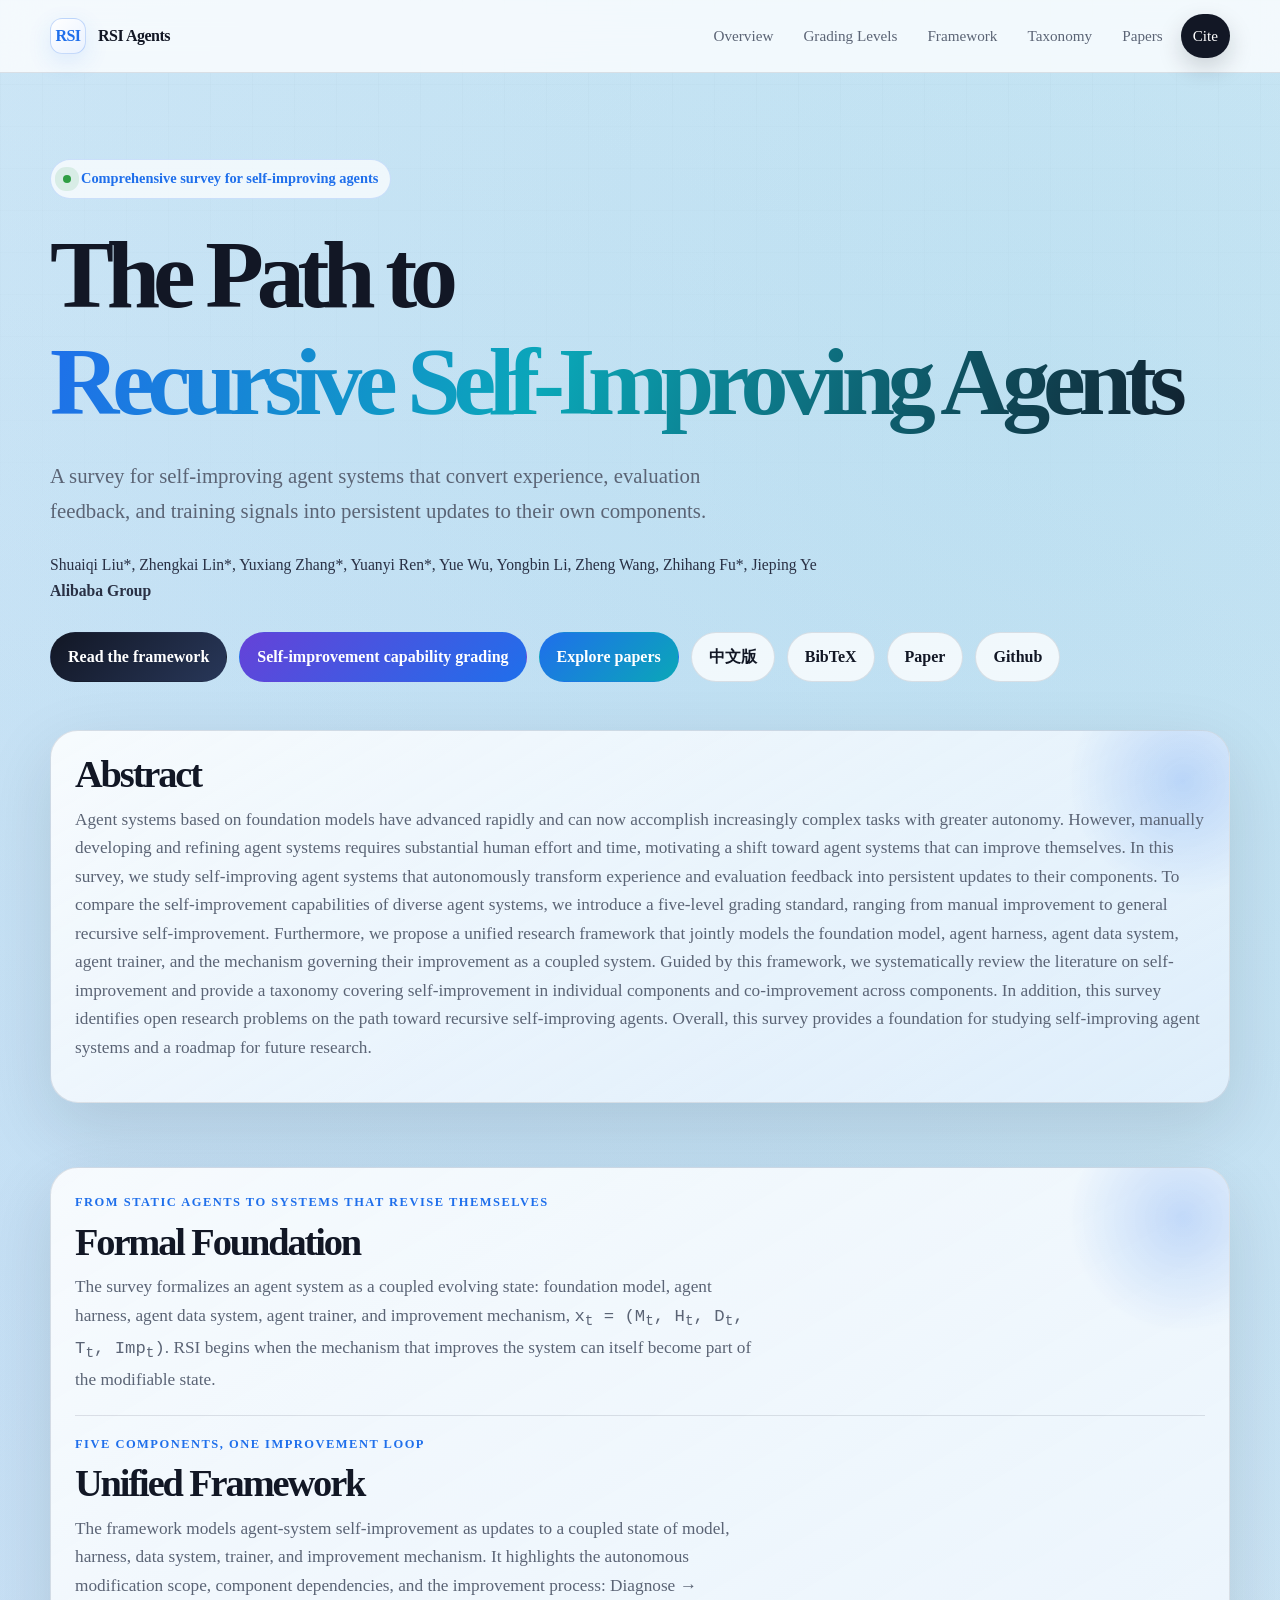
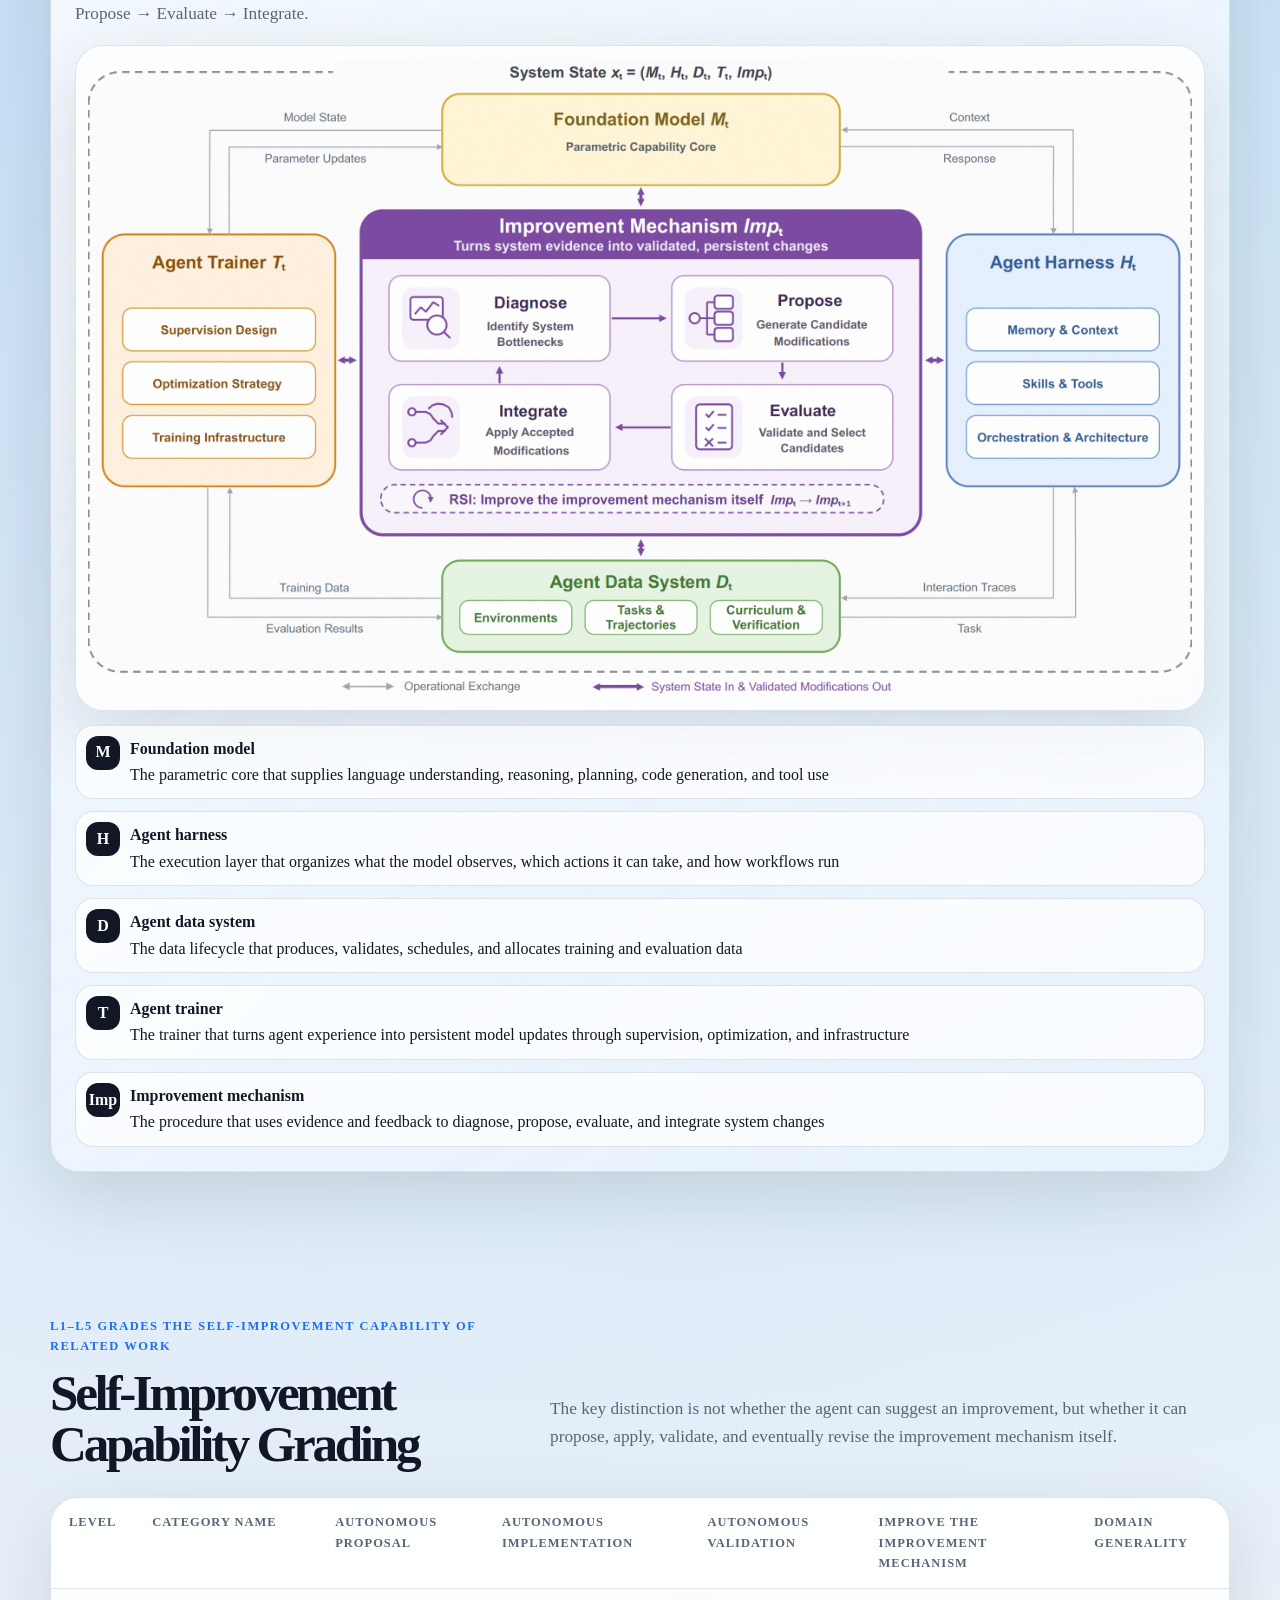
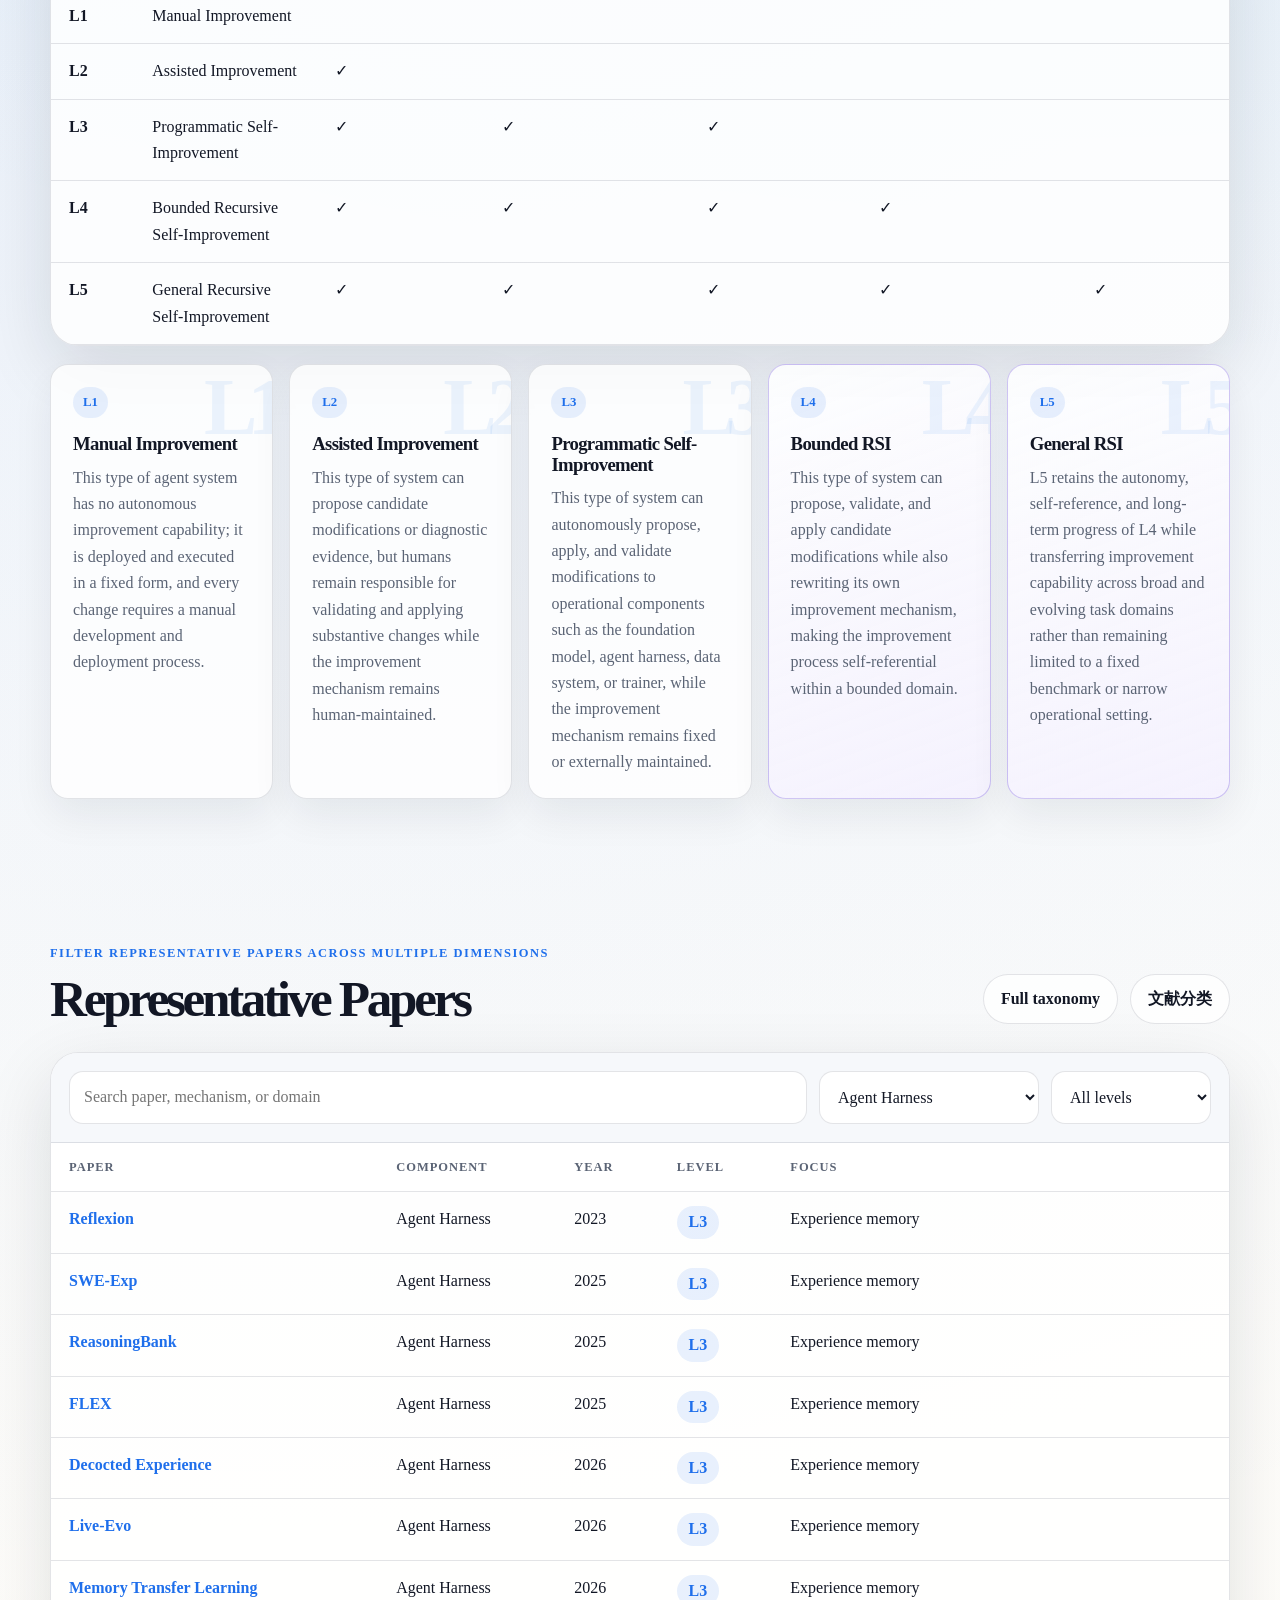
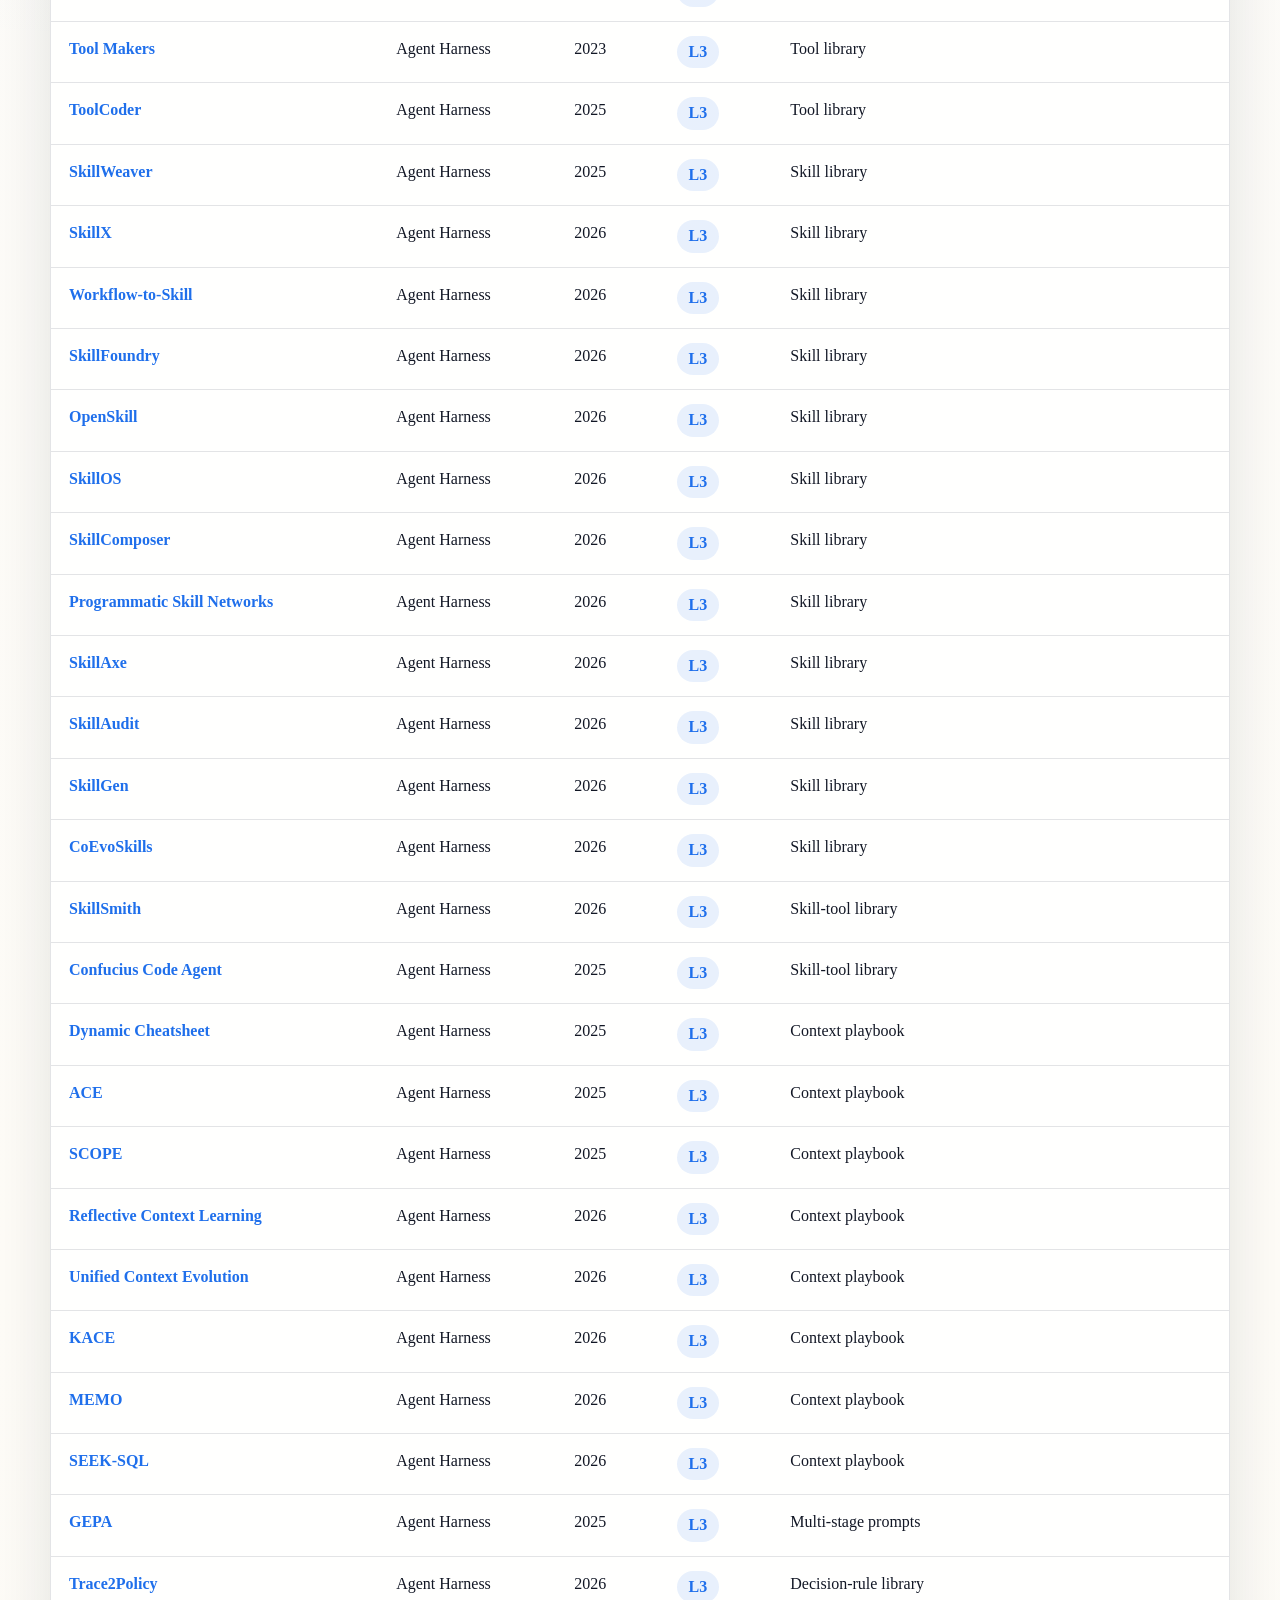
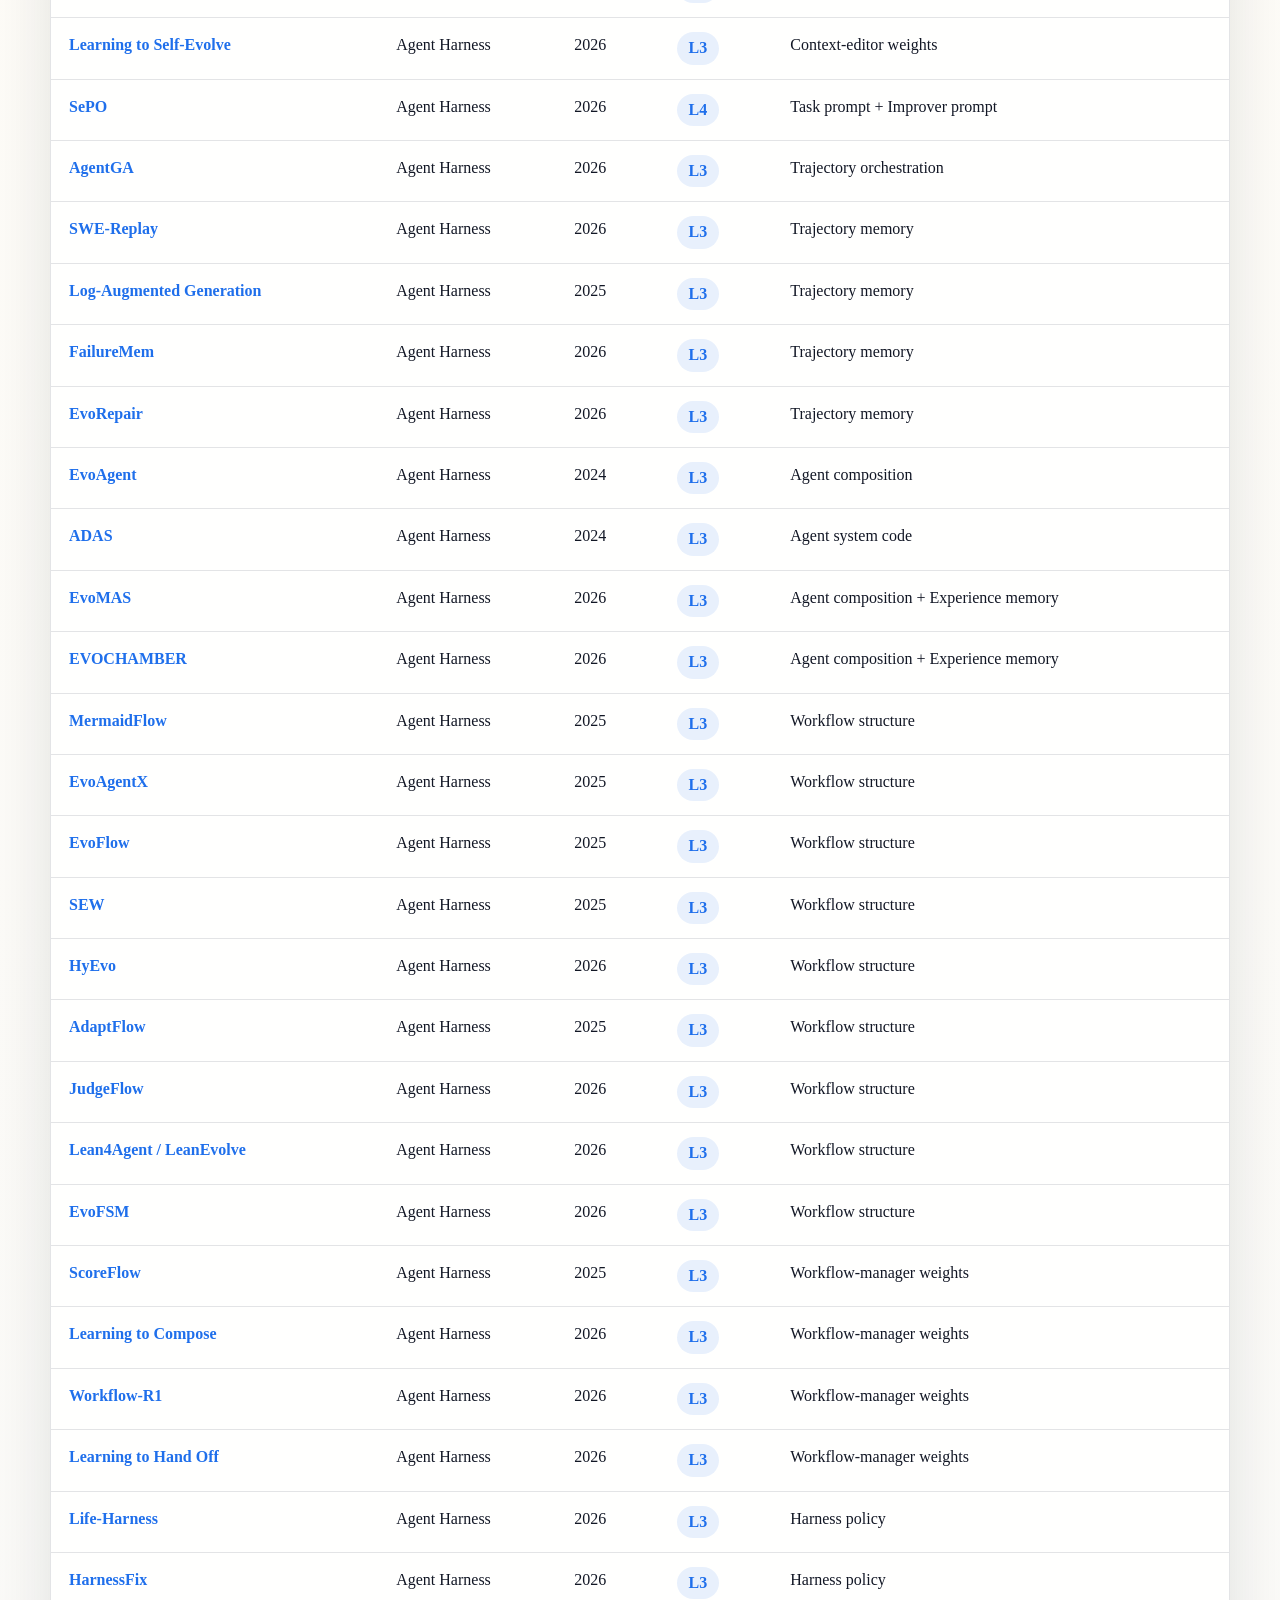
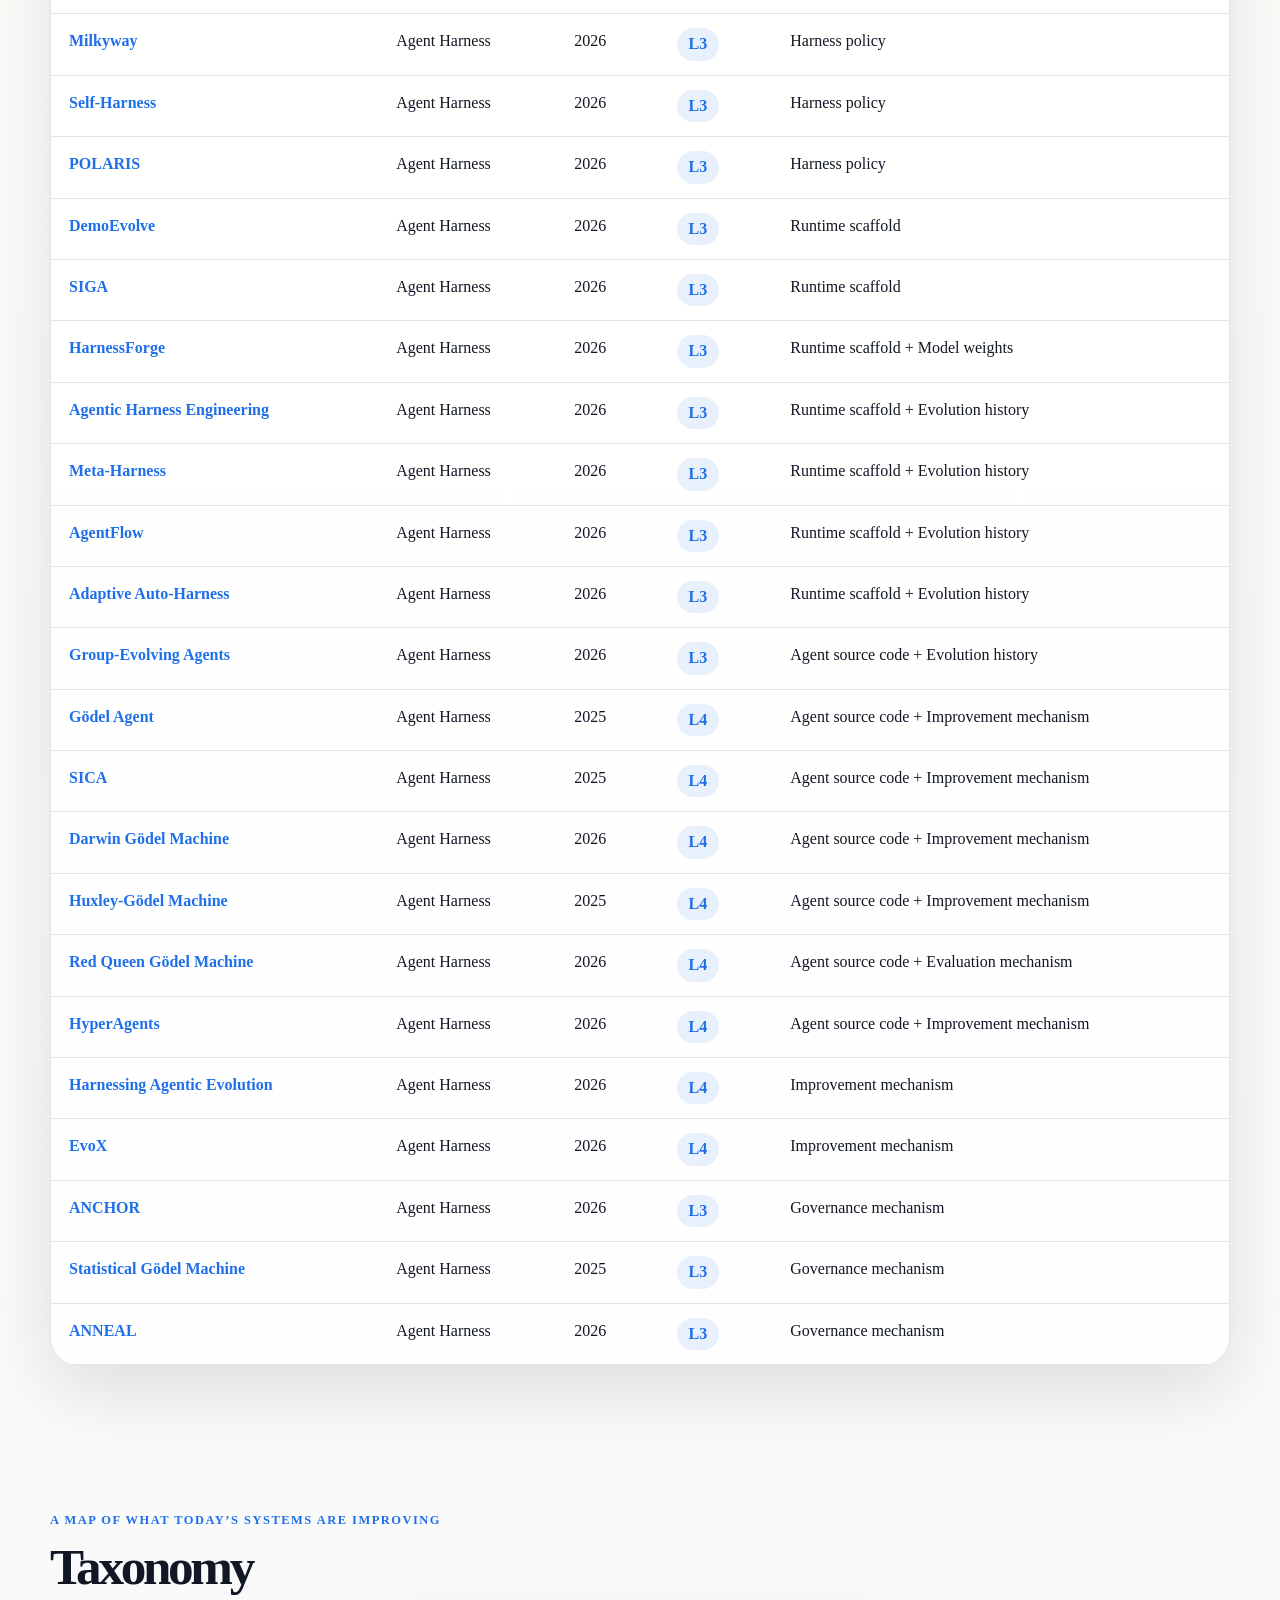
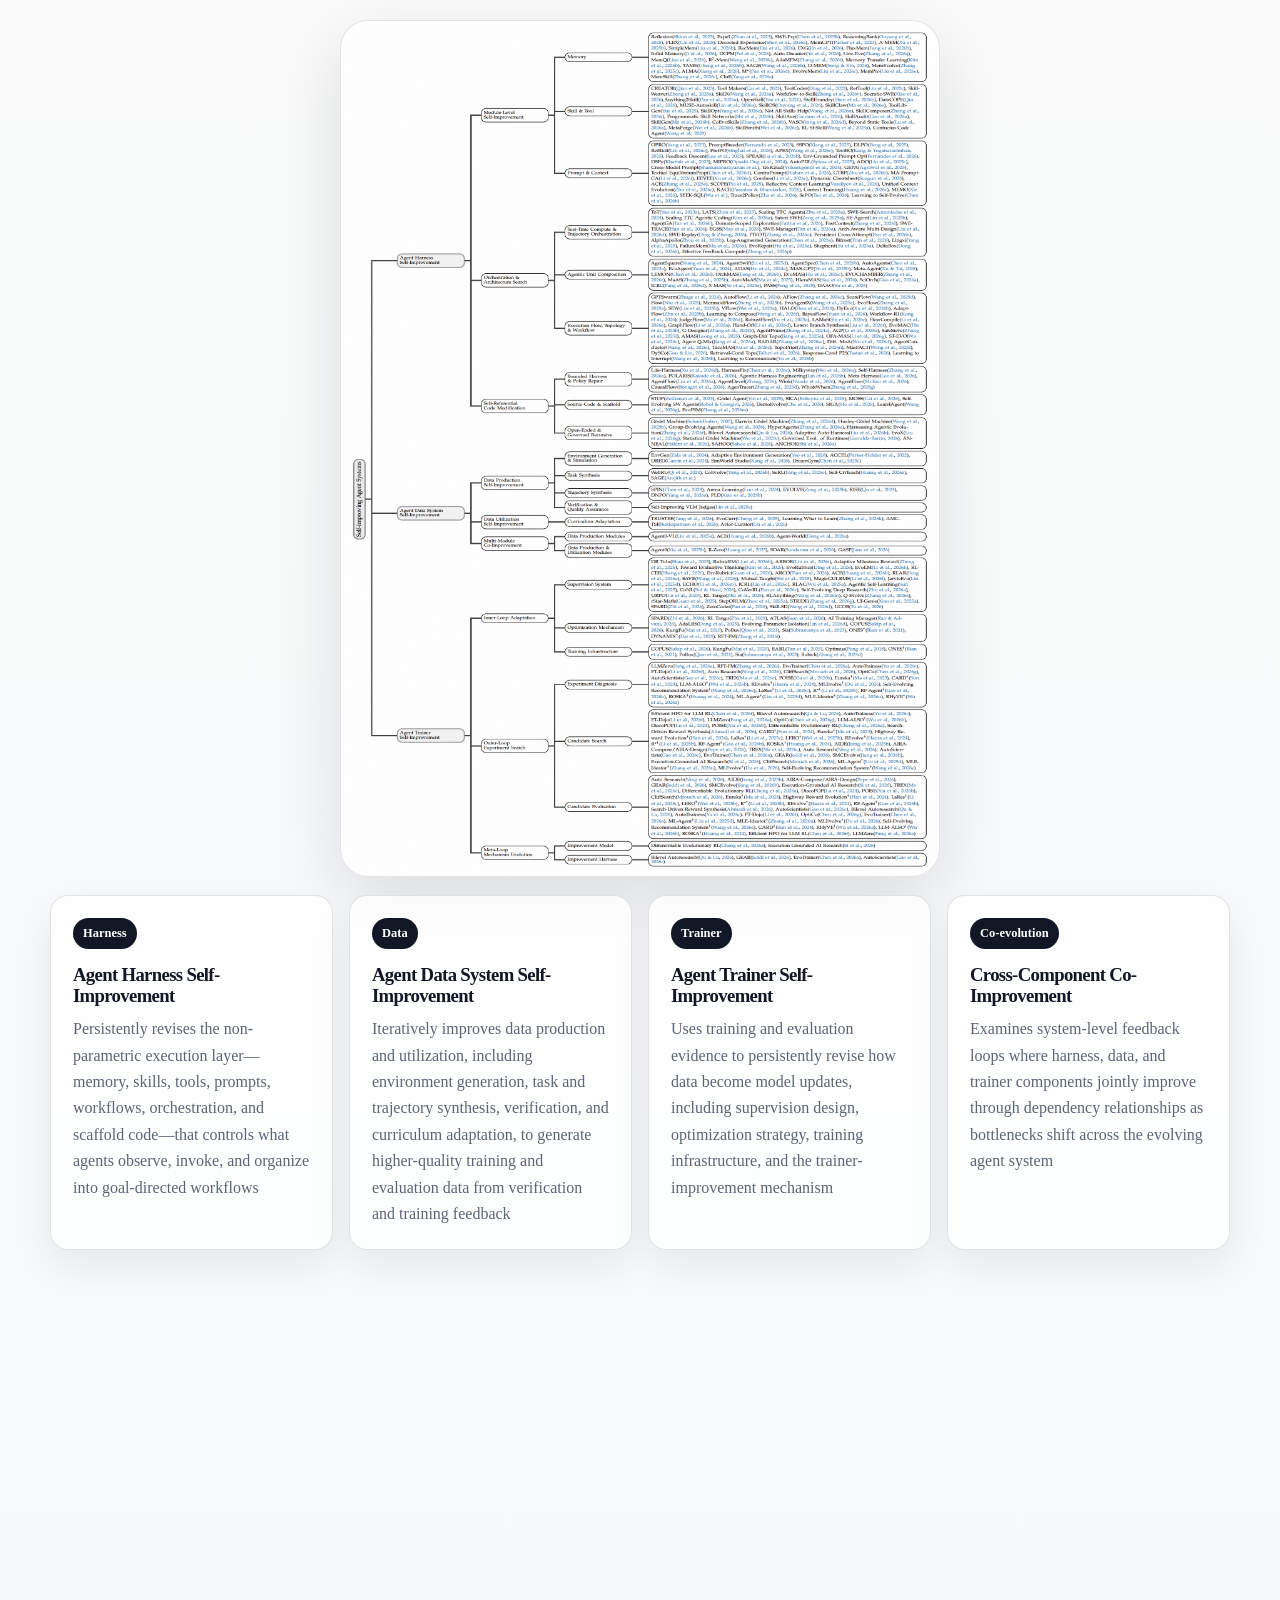
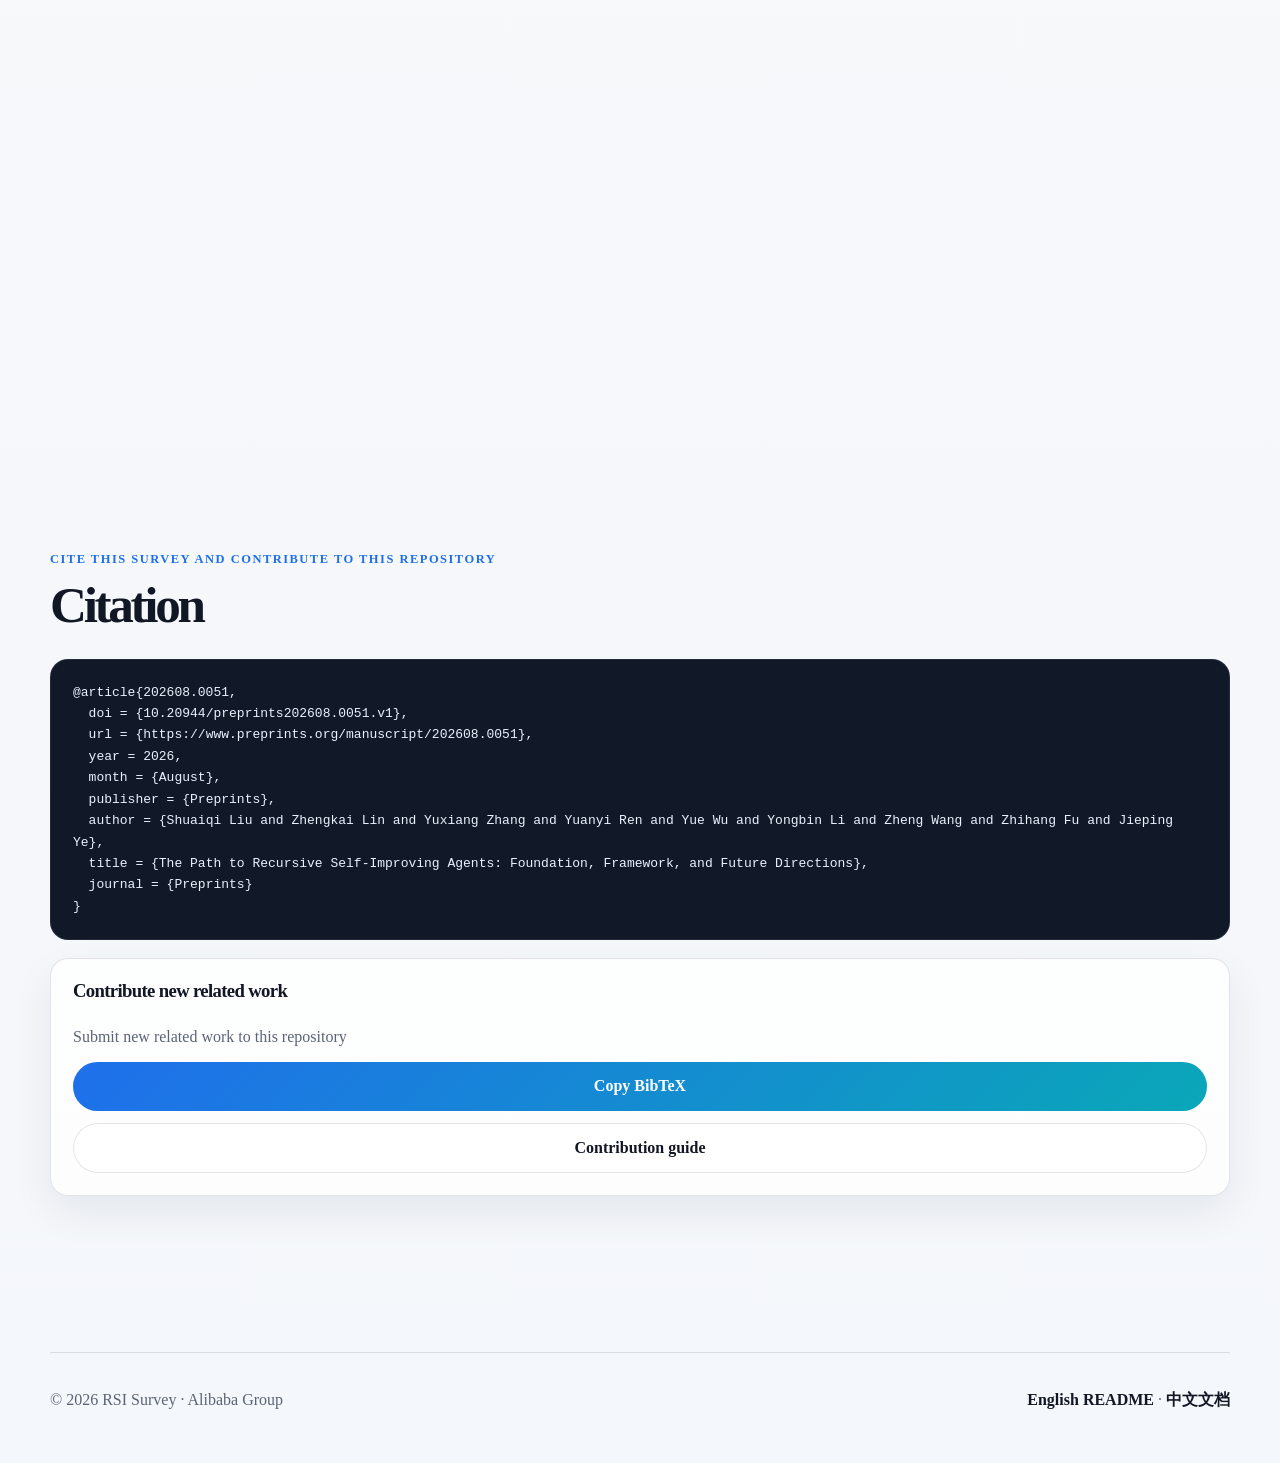
==== index.html @ 2b0a0ff4 "add readme and pages" ====
<!doctype html>
<html lang="en">
  <head>
    <meta charset="utf-8">
    <meta name="viewport" content="width=device-width, initial-scale=1">
    <meta name="description" content="Project page for The Path to Recursive Self-Improving Agents: a living survey and structured literature map for self-improving agent systems.">
    <title>The Path to Recursive Self-Improving Agents</title>
    <link rel="stylesheet" href="assets/css/site.css?v=20260731-5">
  </head>
  <body>
    <div class="page-shell">
      <header class="topbar">
        <nav class="nav" aria-label="Main navigation">
          <a class="brand" href="#top" aria-label="RSI Survey home">
            <span class="brand-mark">RSI</span>
            <span>RSI Agents</span>
          </a>
          <div class="nav-links">
            <a href="#overview">Overview</a>
            <a href="#levels">Grading Levels</a>
            <a href="#framework">Framework</a>
            <a href="#taxonomy">Taxonomy</a>
            <a href="#browser">Papers</a>
            <a href="#citation" class="nav-cta">Cite</a>
          </div>
        </nav>
      </header>

      <section class="hero" id="top">
        <div class="hero-copy reveal in-view">
          <span class="eyebrow"><span class="pulse"></span> Comprehensive survey for self-improving agents</span>
          <h1>The Path to <span>Recursive Self-Improving Agents</span></h1>
          <p class="subtitle">
            A survey for self-improving agent systems that convert experience,
            evaluation feedback, and training signals into persistent updates to their own components.
          </p>
          <p class="authors">
            Shuaiqi Liu*, Zhengkai Lin*, Yuxiang Zhang*, Yuanyi Ren*, Yue Wu, Yongbin Li,
            Zheng Wang, Zhihang Fu*, Jieping Ye<br>
            <strong>Alibaba Group</strong>
          </p>
          <div class="hero-actions">
            <a class="btn primary" href="#overview">Read the framework</a>
            <a class="btn accent" href="#levels">Self-improvement capability grading</a>
            <a class="btn blue" href="#browser">Explore papers</a>
            <a class="btn" href="index.zh-CN.html">中文版</a>
            <a class="btn" href="#citation">BibTeX</a>
            <a class="btn" href="https://www.preprints.org/manuscript/202608.0051">Paper</a>
            <a class="btn" href="https://github.com/D2I-ai/awesome-recursive-self-improving-agents">Github</a>
          </div>
        </div>

        <div class="hero-stack">
          <aside class="hero-card abstract-hero reveal in-view" aria-label="Survey abstract">
            <div class="framework-hero-section" id="abstract">
              <h2>Abstract</h2>
              <p class="section-lede">Agent systems based on foundation models have advanced rapidly and can now accomplish increasingly complex tasks with greater autonomy. However, manually developing and refining agent systems requires substantial human effort and time, motivating a shift toward agent systems that can improve themselves. In this survey, we study self-improving agent systems that autonomously transform experience and evaluation feedback into persistent updates to their components. To compare the self-improvement capabilities of diverse agent systems, we introduce a five-level grading standard, ranging from manual improvement to general recursive self-improvement. Furthermore, we propose a unified research framework that jointly models the foundation model, agent harness, agent data system, agent trainer, and the mechanism governing their improvement as a coupled system. Guided by this framework, we systematically review the literature on self-improvement and provide a taxonomy covering self-improvement in individual components and co-improvement across components. In addition, this survey identifies open research problems on the path toward recursive self-improving agents. Overall, this survey provides a foundation for studying self-improving agent systems and a roadmap for future research.</p>
            </div>
          </aside>

          <aside class="hero-card framework-hero reveal in-view" aria-label="Unified recursive self-improving agent framework">
            <div class="framework-hero-section" id="overview">
              <p class="kicker">From static agents to systems that revise themselves</p>
              <h2>Formal Foundation</h2>
              <p class="section-lede">
                The survey formalizes an agent system as a coupled evolving state: foundation model, agent harness,
                agent data system, agent trainer, and improvement mechanism, <code>x<sub>t</sub> = (M<sub>t</sub>, H<sub>t</sub>, D<sub>t</sub>, T<sub>t</sub>, Imp<sub>t</sub>)</code>.
                RSI begins when the mechanism that improves the system can itself become part of the modifiable state.
              </p>
            </div>
            <div class="framework-hero-section" id="framework">
              <p class="kicker">Five components, one improvement loop</p>
              <h2>Unified Framework</h2>
              <p class="section-lede">
                The framework models agent-system self-improvement as updates to a coupled state of model, harness, data system, trainer, and improvement mechanism.
                It highlights the autonomous modification scope, component dependencies, and the improvement process: Diagnose → Propose → Evaluate → Integrate.
              </p>
              <figure class="image-frame hero-framework-image">
                <img src="assets/images/research_framework.png" alt="Unified recursive self-improving agent framework">
              </figure>
              <div class="process-list hero-process-list">
                <div class="process-item"><b>M</b><div><strong>Foundation model</strong><br>The parametric core that supplies language understanding, reasoning, planning, code generation, and tool use</div></div>
                <div class="process-item"><b>H</b><div><strong>Agent harness</strong><br>The execution layer that organizes what the model observes, which actions it can take, and how workflows run</div></div>
                <div class="process-item"><b>D</b><div><strong>Agent data system</strong><br>The data lifecycle that produces, validates, schedules, and allocates training and evaluation data</div></div>
                <div class="process-item"><b>T</b><div><strong>Agent trainer</strong><br>The trainer that turns agent experience into persistent model updates through supervision, optimization, and infrastructure</div></div>
                <div class="process-item"><b>Imp</b><div><strong>Improvement mechanism</strong><br>The procedure that uses evidence and feedback to diagnose, propose, evaluate, and integrate system changes</div></div>
              </div>
            </div>
          </aside>
        </div>
      </section>

      <main>
        <section class="section reveal" id="levels">
          <div class="section-head">
            <div>
              <p class="kicker">L1–L5 grades the self-improvement capability of related work</p>
              <h2>Self-Improvement Capability Grading</h2>
            </div>
            <p class="section-lede">
              The key distinction is not whether the agent can suggest an improvement, but whether it can propose,
              apply, validate, and eventually revise the improvement mechanism itself.
            </p>
          </div>

          <div class="browser" style="margin-bottom: 18px;">
            <table class="paper-table">
              <thead>
                <tr>
                  <th>Level</th>
                  <th>Category Name</th>
                  <th>Autonomous Proposal</th>
                  <th>Autonomous Implementation</th>
                  <th>Autonomous Validation</th>
                  <th>Improve the Improvement Mechanism</th>
                  <th>Domain Generality</th>
                </tr>
              </thead>
              <tbody>
                <tr>
                  <td data-label="Level"><strong>L1</strong></td>
                  <td data-label="Category Name">Manual Improvement</td>
                  <td data-label="Autonomous Proposal"></td>
                  <td data-label="Autonomous Implementation"></td>
                  <td data-label="Autonomous Validation"></td>
                  <td data-label="Improve the Improvement Mechanism"></td>
                  <td data-label="Domain Generality"></td>
                </tr>
                <tr>
                  <td data-label="Level"><strong>L2</strong></td>
                  <td data-label="Category Name">Assisted Improvement</td>
                  <td data-label="Autonomous Proposal">✓</td>
                  <td data-label="Autonomous Implementation"></td>
                  <td data-label="Autonomous Validation"></td>
                  <td data-label="Improve the Improvement Mechanism"></td>
                  <td data-label="Domain Generality"></td>
                </tr>
                <tr>
                  <td data-label="Level"><strong>L3</strong></td>
                  <td data-label="Category Name">Programmatic Self-Improvement</td>
                  <td data-label="Autonomous Proposal">✓</td>
                  <td data-label="Autonomous Implementation">✓</td>
                  <td data-label="Autonomous Validation">✓</td>
                  <td data-label="Improve the Improvement Mechanism"></td>
                  <td data-label="Domain Generality"></td>
                </tr>
                <tr>
                  <td data-label="Level"><strong>L4</strong></td>
                  <td data-label="Category Name">Bounded Recursive Self-Improvement</td>
                  <td data-label="Autonomous Proposal">✓</td>
                  <td data-label="Autonomous Implementation">✓</td>
                  <td data-label="Autonomous Validation">✓</td>
                  <td data-label="Improve the Improvement Mechanism">✓</td>
                  <td data-label="Domain Generality"></td>
                </tr>
                <tr>
                  <td data-label="Level"><strong>L5</strong></td>
                  <td data-label="Category Name">General Recursive Self-Improvement</td>
                  <td data-label="Autonomous Proposal">✓</td>
                  <td data-label="Autonomous Implementation">✓</td>
                  <td data-label="Autonomous Validation">✓</td>
                  <td data-label="Improve the Improvement Mechanism">✓</td>
                  <td data-label="Domain Generality">✓</td>
                </tr>
              </tbody>
            </table>
          </div>

          <div class="grid-5">
            <article class="card level-card" data-level="L1">
              <span class="badge">L1</span>
              <h3>Manual Improvement</h3>
              <p>This type of agent system has no autonomous improvement capability; it is deployed and executed in a fixed form, and every change requires a manual development and deployment process.</p>
            </article>
            <article class="card level-card" data-level="L2">
              <span class="badge">L2</span>
              <h3>Assisted Improvement</h3>
              <p>This type of system can propose candidate modifications or diagnostic evidence, but humans remain responsible for validating and applying substantive changes while the improvement mechanism remains human-maintained.</p>
            </article>
            <article class="card level-card" data-level="L3">
              <span class="badge">L3</span>
              <h3>Programmatic Self-Improvement</h3>
              <p>This type of system can autonomously propose, apply, and validate modifications to operational components such as the foundation model, agent harness, data system, or trainer, while the improvement mechanism remains fixed or externally maintained.</p>
            </article>
            <article class="card level-card boundary" data-level="L4">
              <span class="badge">L4</span>
              <h3>Bounded RSI</h3>
              <p>This type of system can propose, validate, and apply candidate modifications while also rewriting its own improvement mechanism, making the improvement process self-referential within a bounded domain.</p>
            </article>
            <article class="card level-card boundary" data-level="L5">
              <span class="badge">L5</span>
              <h3>General RSI</h3>
              <p>L5 retains the autonomy, self-reference, and long-term progress of L4 while transferring improvement capability across broad and evolving task domains rather than remaining limited to a fixed benchmark or narrow operational setting.</p>
            </article>
          </div>
        </section>

        <section class="section reveal" id="browser">
          <div class="section-head">
            <div>
              <p class="kicker">Filter representative papers across multiple dimensions</p>
              <h2>Representative Papers</h2>
            </div>
            <div class="section-actions">
              <a class="btn" href="README.md#taxonomy">Full taxonomy</a>
              <a class="btn" href="README.zh-CN.md#相关工作分类体系">文献分类</a>
            </div>
          </div>

          <div class="browser">
            <div class="browser-controls">
              <input id="paper-search" type="search" placeholder="Search paper, mechanism, or domain" aria-label="Search papers">
              <select id="component-filter" aria-label="Filter by component">
                <option value="all">All components</option>
                <option value="harness" selected>Agent Harness</option>
                <option value="data">Agent Data System</option>
                <option value="trainer">Agent Trainer</option>
                <option value="co">Co-Improvement</option>
              </select>
              <select id="level-filter" aria-label="Filter by L-level">
                <option value="all">All levels</option>
                <option value="L3">L3</option>
                <option value="L4">L4</option>
              </select>
            </div>

            <table class="paper-table">
              <thead>
                <tr>
                  <th>Paper</th>
                  <th>Component</th>
                  <th>Year</th>
                  <th>Level</th>
                  <th>Focus</th>
                </tr>
              </thead>
              <tbody id="paper-table-body" data-label-paper="Paper" data-label-component="Component" data-label-year="Year" data-label-level="Level" data-label-focus="Focus">
                <tr><td colspan="5">Loading papers from papers.yaml…</td></tr>
              </tbody>
            </table>
            <div class="empty-state" id="paper-empty">No papers match the current filters</div>
          </div>
        </section>

        <section class="section reveal" id="taxonomy">
          <div class="section-head">
            <div>
              <p class="kicker">A map of what today’s systems are improving</p>
              <h2>Taxonomy</h2>
            </div>
          </div>

          <figure class="image-frame">
            <img src="assets/images/taxonomy.png" alt="RSI survey taxonomy overview">
          </figure>

          <div class="grid-4 taxonomy-cards" style="margin-top: 18px;">
            <article class="card">
              <span class="branch-tag">Harness</span>
              <h3>Agent Harness Self-Improvement</h3>
              <p>Persistently revises the non-parametric execution layer—memory, skills, tools, prompts, workflows, orchestration, and scaffold code—that controls what agents observe, invoke, and organize into goal-directed workflows</p>
            </article>
            <article class="card">
              <span class="branch-tag">Data</span>
              <h3>Agent Data System Self-Improvement</h3>
              <p>Iteratively improves data production and utilization, including environment generation, task and trajectory synthesis, verification, and curriculum adaptation, to generate higher-quality training and evaluation data from verification and training feedback</p>
            </article>
            <article class="card">
              <span class="branch-tag">Trainer</span>
              <h3>Agent Trainer Self-Improvement</h3>
              <p>Uses training and evaluation evidence to persistently revise how data become model updates, including supervision design, optimization strategy, training infrastructure, and the trainer-improvement mechanism</p>
            </article>
            <article class="card">
              <span class="branch-tag">Co-evolution</span>
              <h3>Cross-Component Co-Improvement</h3>
              <p>Examines system-level feedback loops where harness, data, and trainer components jointly improve through dependency relationships as bottlenecks shift across the evolving agent system</p>
            </article>
          </div>
        </section>

        <section class="section reveal" id="open-problems">
          <div class="section-head">
            <div>
              <p class="kicker">Open problems on the path to general and reliable RSI agent</p>
              <h2>Open Problems</h2>
            </div>
          </div>

          <div class="grid-5">
            <article class="card roadmap-card"><b>1</b><h3>Long-horizon real-world evaluation</h3><p>Benchmarks should test whether repeated self-modification improves reliability, robustness, usefulness, capability retention, and the improvement process itself under evolving workloads, goals, budgets, tools, and environments</p></article>
            <article class="card roadmap-card"><b>2</b><h3>Observable, scalable, and modifiable training and inference infrastructure</h3><p>RSI needs unified, agent-friendly representations of execution traces, training records, validation results, version histories, and resource usage so agents can observe, reproduce, compare, and safely revise the improvement process</p></article>
            <article class="card roadmap-card"><b>3</b><h3>From bounded recursive self-improvement to general recursive self-improvement</h3><p>The key challenge is to make improvement mechanisms transferable across domains while avoiding the inappropriate transfer of task-specific strategies that fail in new settings</p></article>
            <article class="card roadmap-card"><b>4</b><h3>Safety and controllability under recursive self-modification</h3><p>Systems must keep capability-oriented components modifiable while protecting governance components through stricter verification, continuous monitoring, rollback versions, safety alerts, incident logs, and human review</p></article>
            <article class="card roadmap-card"><b>5</b><h3>Human-expert and agent co-improvement</h3><p>High-impact applications need agents that know when to involve experts, choose the right interaction form, provide interpretable evidence, and convert expert feedback into reusable improvement resources</p></article>
          </div>
        </section>

        <section class="section reveal" id="citation">
          <div class="section-head">
            <div>
              <p class="kicker">Cite this survey and contribute to this repository</p>
              <h2>Citation</h2>
            </div>
          </div>

          <div class="citation-panel">
            <pre><code id="bibtex-block">@article{202608.0051,
  doi = {10.20944/preprints202608.0051.v1},
  url = {https://www.preprints.org/manuscript/202608.0051},
  year = 2026,
  month = {August},
  publisher = {Preprints},
  author = {Shuaiqi Liu and Zhengkai Lin and Yuxiang Zhang and Yuanyi Ren and Yue Wu and Yongbin Li and Zheng Wang and Zhihang Fu and Jieping Ye},
  title = {The Path to Recursive Self-Improving Agents: Foundation, Framework, and Future Directions},
  journal = {Preprints}
}</code></pre>
            <aside class="card copy-card">
              <h3>Contribute new related work</h3>
              <p>Submit new related work to this repository</p>
              <button class="btn blue copy-btn" id="copy-bibtex" type="button">Copy BibTeX</button>
              <a class="btn" href="README.md#contributing">Contribution guide</a>
            </aside>
          </div>
        </section>
      </main>

      <footer class="footer">
        <span>© 2026 RSI Survey · Alibaba Group</span>
        <span><a href="README.md">English README</a> · <a href="README.zh-CN.md#相关工作分类体系">中文文档</a></span>
      </footer>
    </div>

    <script src="assets/js/site.js"></script>
  </body>
</html>
---- assets/css/site.css ----
:root {
  color-scheme: light;
  --ink: #121725;
  --muted: #5b6475;
  --soft: #f4f7fb;
  --paper: #fffdf8;
  --panel: rgba(255, 255, 255, 0.78);
  --line: rgba(24, 32, 56, 0.12);
  --blue: #1f6feb;
  --cyan: #0aa7b8;
  --green: #2f9e44;
  --amber: #c47a11;
  --red: #d94848;
  --violet: #6542d8;
  --shadow: 0 24px 70px rgba(18, 23, 37, 0.12);
  --radius-lg: 28px;
  --radius-md: 18px;
  --radius-sm: 12px;
  --max: 1180px;
}

* {
  box-sizing: border-box;
}

html {
  scroll-behavior: smooth;
}

body {
  margin: 0;
  color: var(--ink);
  background:
    radial-gradient(circle at 18% 12%, rgba(31, 111, 235, 0.16), transparent 30%),
    radial-gradient(circle at 82% 3%, rgba(10, 167, 184, 0.18), transparent 26%),
    linear-gradient(180deg, #f9fbff 0%, #fffdf8 48%, #f4f7fb 100%);
  font-family: ui-serif, Georgia, Cambria, "Times New Roman", Times, serif;
  line-height: 1.65;
  overflow-x: hidden;
}

body::before {
  content: "";
  position: fixed;
  inset: 0;
  pointer-events: none;
  opacity: 0.42;
  background-image:
    linear-gradient(rgba(18, 23, 37, 0.035) 1px, transparent 1px),
    linear-gradient(90deg, rgba(18, 23, 37, 0.035) 1px, transparent 1px);
  background-size: 42px 42px;
  mask-image: linear-gradient(180deg, black, transparent 76%);
  z-index: -1;
}

img {
  max-width: 100%;
  display: block;
}

a {
  color: inherit;
}

button,
input,
select {
  font: inherit;
}

.page-shell {
  position: relative;
}

.topbar {
  position: sticky;
  top: 0;
  z-index: 50;
  backdrop-filter: blur(18px);
  background: rgba(255, 255, 255, 0.78);
  border-bottom: 1px solid var(--line);
}

.nav {
  width: min(var(--max), calc(100% - 36px));
  margin: 0 auto;
  min-height: 72px;
  display: flex;
  align-items: center;
  justify-content: space-between;
  gap: 18px;
}

.brand {
  display: flex;
  align-items: center;
  gap: 12px;
  font-weight: 800;
  letter-spacing: -0.03em;
  text-decoration: none;
}

.brand-mark {
  width: 36px;
  height: 36px;
  border: 1px solid rgba(31, 111, 235, 0.24);
  border-radius: 12px;
  display: grid;
  place-items: center;
  background: linear-gradient(135deg, #ffffff, #eaf2ff);
  color: var(--blue);
  box-shadow: 0 8px 24px rgba(31, 111, 235, 0.12);
}

.nav-links {
  display: flex;
  align-items: center;
  gap: 6px;
}

.nav-links a {
  text-decoration: none;
  color: var(--muted);
  padding: 9px 12px;
  border-radius: 999px;
  font-size: 0.95rem;
  transition: color 180ms ease, background 180ms ease;
}

.nav-links a:hover,
.nav-links a.active {
  color: var(--ink);
  background: rgba(31, 111, 235, 0.08);
}

.nav-cta {
  color: #ffffff !important;
  background: var(--ink) !important;
  box-shadow: 0 10px 25px rgba(18, 23, 37, 0.18);
}

.hero {
  width: min(var(--max), calc(100% - 36px));
  margin: 0 auto;
  padding: 86px 0 72px;
  display: grid;
  grid-template-columns: 1fr;
  gap: 48px;
  align-items: start;
}

.hero-stack {
  display: flex;
  flex-direction: column;
  gap: 0;
}

.hero-stack .abstract-hero + .framework-hero {
  margin-top: 64px;
}

.hero-stack .hero-card {
  align-self: stretch;
}

.eyebrow {
  display: inline-flex;
  align-items: center;
  gap: 10px;
  padding: 7px 12px;
  border-radius: 999px;
  border: 1px solid rgba(31, 111, 235, 0.18);
  background: rgba(255, 255, 255, 0.72);
  color: var(--blue);
  font-weight: 700;
  font-size: 0.9rem;
}

.pulse {
  width: 8px;
  height: 8px;
  border-radius: 50%;
  background: var(--green);
  box-shadow: 0 0 0 8px rgba(47, 158, 68, 0.12);
}

.hero h1 {
  margin: 22px 0 16px;
  font-size: clamp(3rem, 7.5vw, 6.7rem);
  line-height: 1.12;
  letter-spacing: -0.075em;
}

.hero h1 span {
  display: block;
  padding-bottom: 0.08em;
  color: transparent;
  background: linear-gradient(110deg, var(--blue), var(--cyan) 42%, var(--ink));
  background-clip: text;
  -webkit-background-clip: text;
}

.subtitle {
  max-width: 680px;
  margin: 0 0 24px;
  color: var(--muted);
  font-size: clamp(1.08rem, 1.7vw, 1.3rem);
}

.authors {
  margin: 0 0 28px;
  color: #293044;
  font-size: 0.98rem;
}

.hero-actions,
.section-actions {
  display: flex;
  flex-wrap: wrap;
  gap: 12px;
}

.btn {
  display: inline-flex;
  align-items: center;
  justify-content: center;
  gap: 9px;
  min-height: 44px;
  padding: 11px 17px;
  border-radius: 999px;
  border: 1px solid var(--line);
  background: rgba(255, 255, 255, 0.78);
  text-decoration: none;
  font-weight: 800;
  transition: transform 180ms ease, box-shadow 180ms ease, background 180ms ease;
}

.btn:hover {
  transform: translateY(-2px);
  box-shadow: 0 14px 32px rgba(18, 23, 37, 0.13);
}

.btn.primary {
  color: #fff;
  background: linear-gradient(135deg, var(--ink), #283759);
  border-color: transparent;
}

.btn.accent {
  color: #fff;
  background: linear-gradient(135deg, var(--violet), var(--blue));
  border-color: transparent;
}

.btn.blue {
  color: #fff;
  background: linear-gradient(135deg, var(--blue), var(--cyan));
  border-color: transparent;
}

.hero-card {
  position: relative;
  padding: 24px;
  border: 1px solid var(--line);
  border-radius: var(--radius-lg);
  background: linear-gradient(150deg, rgba(255, 255, 255, 0.85), rgba(235, 244, 255, 0.68));
  box-shadow: var(--shadow);
  overflow: hidden;
}

.hero-card::before {
  content: "";
  position: absolute;
  width: 240px;
  height: 240px;
  right: -74px;
  top: -70px;
  border-radius: 50%;
  background: radial-gradient(circle, rgba(31, 111, 235, 0.22), transparent 68%);
}

.framework-hero > *,
.abstract-hero > * {
  position: relative;
  z-index: 1;
}

.framework-hero-section + .framework-hero-section {
  margin-top: 20px;
  padding-top: 18px;
  border-top: 1px solid var(--line);
}

.framework-hero h2,
.abstract-hero h2 {
  margin: 0 0 12px;
  font-size: clamp(1.8rem, 3vw, 2.6rem);
  line-height: 1;
  letter-spacing: -0.055em;
}

.framework-hero .section-lede,
.abstract-hero .section-lede {
  margin: 0 0 16px;
}

.abstract-hero .section-lede {
  max-width: none;
}

.hero-framework-image {
  margin: 0 0 14px;
  padding: 8px;
}

.hero-process-list {
  gap: 8px;
}

.hero-process-list .process-item {
  padding: 10px;
  grid-template-columns: 34px 1fr;
  gap: 10px;
}

.hero-process-list .process-item b {
  width: 34px;
  height: 34px;
  border-radius: 12px;
}

.loop-diagram {
  position: relative;
  display: grid;
  gap: 16px;
}

.loop-center {
  min-height: 170px;
  border-radius: 26px;
  display: grid;
  place-items: center;
  text-align: center;
  color: #fff;
  background:
    linear-gradient(135deg, rgba(18, 23, 37, 0.92), rgba(31, 111, 235, 0.88)),
    linear-gradient(90deg, transparent, rgba(255, 255, 255, 0.18));
  box-shadow: inset 0 0 0 1px rgba(255, 255, 255, 0.18);
}

.loop-center strong {
  display: block;
  font-size: 2rem;
  letter-spacing: -0.05em;
}

.loop-center code {
  color: #d9f5ff;
}

.loop-steps {
  display: grid;
  grid-template-columns: repeat(4, 1fr);
  gap: 10px;
}

.loop-steps span {
  padding: 12px 8px;
  border-radius: 16px;
  background: rgba(255, 255, 255, 0.7);
  text-align: center;
  font-size: 0.9rem;
  font-weight: 800;
  border: 1px solid rgba(31, 111, 235, 0.12);
}

.stats-strip {
  display: grid;
  grid-template-columns: repeat(3, 1fr);
  gap: 10px;
  margin-top: 16px;
}

.stat {
  padding: 16px;
  border-radius: 18px;
  background: rgba(255, 255, 255, 0.76);
  border: 1px solid var(--line);
}

.stat b {
  display: block;
  font-size: 1.7rem;
  letter-spacing: -0.06em;
}

.stat span {
  color: var(--muted);
  font-size: 0.86rem;
}

main {
  width: min(var(--max), calc(100% - 36px));
  margin: 0 auto 84px;
}

.section {
  padding: 72px 0;
  scroll-margin-top: 84px;
}

.section-head {
  display: flex;
  align-items: end;
  justify-content: space-between;
  gap: 24px;
  margin-bottom: 28px;
}

.kicker {
  margin: 0 0 10px;
  color: var(--blue);
  font-weight: 900;
  letter-spacing: 0.12em;
  text-transform: uppercase;
  font-size: 0.78rem;
}

.section h2 {
  margin: 0;
  font-size: clamp(2rem, 4vw, 3.6rem);
  line-height: 1;
  letter-spacing: -0.065em;
}

.section-lede {
  max-width: 680px;
  color: var(--muted);
  font-size: 1.08rem;
}

.grid-3,
.grid-4,
.grid-5 {
  display: grid;
  gap: 16px;
}

.grid-3 {
  grid-template-columns: repeat(3, 1fr);
}

.grid-4 {
  grid-template-columns: repeat(4, 1fr);
}

.grid-5 {
  grid-template-columns: repeat(5, 1fr);
}

.card {
  border: 1px solid var(--line);
  background: var(--panel);
  border-radius: var(--radius-md);
  padding: 22px;
  box-shadow: 0 16px 40px rgba(18, 23, 37, 0.07);
}

.card h3,
.card h4 {
  margin: 0 0 10px;
  letter-spacing: -0.035em;
  line-height: 1.1;
}

.card p {
  margin: 0;
  color: var(--muted);
}

.formula-panel {
  display: grid;
  grid-template-columns: 1fr 1fr;
  gap: 18px;
}

.formula-panel.single {
  grid-template-columns: 1fr;
}

.formula {
  font-size: clamp(1.4rem, 3vw, 2.4rem);
  letter-spacing: -0.06em;
  color: var(--ink);
  padding: 28px;
  background: #111827;
  color: #eef6ff;
  border-radius: var(--radius-lg);
  overflow: auto;
}

.level-card {
  position: relative;
  overflow: hidden;
  min-height: 250px;
}

.level-card::before {
  content: attr(data-level);
  position: absolute;
  right: -6px;
  top: -24px;
  font-size: 5rem;
  font-weight: 900;
  letter-spacing: -0.12em;
  color: rgba(31, 111, 235, 0.08);
}

.level-card .badge {
  display: inline-flex;
  padding: 5px 10px;
  border-radius: 999px;
  background: rgba(31, 111, 235, 0.1);
  color: var(--blue);
  font-size: 0.8rem;
  font-weight: 900;
  margin-bottom: 16px;
}

.level-card.boundary {
  border-color: rgba(101, 66, 216, 0.3);
  background: linear-gradient(160deg, rgba(255, 255, 255, 0.86), rgba(244, 240, 255, 0.74));
}

.framework-grid {
  display: grid;
  grid-template-columns: minmax(0, 1.15fr) minmax(300px, 0.85fr);
  gap: 24px;
  align-items: start;
}

.image-frame {
  border: 1px solid var(--line);
  border-radius: var(--radius-lg);
  padding: 12px;
  background: rgba(255, 255, 255, 0.8);
  box-shadow: var(--shadow);
}

.image-frame img {
  border-radius: 20px;
}

#taxonomy > .image-frame {
  width: min(600px, 100%);
  margin-inline: auto;
  padding: 6px;
}

#taxonomy > .image-frame img {
  border-radius: 14px;
}

.process-list {
  display: grid;
  gap: 12px;
}

.process-item {
  display: grid;
  grid-template-columns: 42px 1fr;
  gap: 14px;
  align-items: start;
  padding: 16px;
  border: 1px solid var(--line);
  border-radius: 18px;
  background: rgba(255, 255, 255, 0.72);
}

.process-item b {
  width: 42px;
  height: 42px;
  border-radius: 14px;
  display: grid;
  place-items: center;
  color: #fff;
  background: var(--ink);
}

.taxonomy-cards .card {
  min-height: 230px;
  transition: transform 180ms ease, box-shadow 180ms ease;
}

.taxonomy-cards .card:hover {
  transform: translateY(-4px);
  box-shadow: 0 24px 54px rgba(18, 23, 37, 0.12);
}

.branch-tag {
  display: inline-block;
  margin-bottom: 16px;
  color: #fff;
  background: var(--ink);
  border-radius: 999px;
  padding: 5px 10px;
  font-size: 0.78rem;
  font-weight: 900;
}

.browser {
  border: 1px solid var(--line);
  border-radius: var(--radius-lg);
  background: rgba(255, 255, 255, 0.82);
  box-shadow: var(--shadow);
  overflow: hidden;
}

.browser-controls {
  display: grid;
  grid-template-columns: 1fr 220px 160px;
  gap: 12px;
  padding: 18px;
  border-bottom: 1px solid var(--line);
  background: rgba(244, 247, 251, 0.82);
}

.browser-controls input,
.browser-controls select {
  width: 100%;
  border: 1px solid var(--line);
  border-radius: 14px;
  background: #fff;
  padding: 12px 14px;
  color: var(--ink);
}

.paper-table {
  width: 100%;
  border-collapse: collapse;
}

.paper-table th,
.paper-table td {
  padding: 14px 18px;
  text-align: left;
  border-bottom: 1px solid var(--line);
  vertical-align: top;
}

.paper-table th {
  color: var(--muted);
  font-size: 0.78rem;
  letter-spacing: 0.08em;
  text-transform: uppercase;
  background: rgba(255, 255, 255, 0.72);
}

.paper-table a {
  font-weight: 900;
  text-decoration: none;
  color: var(--blue);
}

.level-pill {
  display: inline-flex;
  min-width: 42px;
  justify-content: center;
  border-radius: 999px;
  padding: 3px 9px;
  background: rgba(31, 111, 235, 0.1);
  color: var(--blue);
  font-weight: 900;
}

.empty-state {
  display: none;
  padding: 28px;
  color: var(--muted);
  text-align: center;
}

.roadmap-card {
  display: flex;
  flex-direction: column;
  gap: 14px;
}

.roadmap-card b {
  width: 44px;
  height: 44px;
  display: grid;
  place-items: center;
  border-radius: 16px;
  color: #fff;
  background: linear-gradient(135deg, var(--blue), var(--cyan));
}

.citation-panel {
  display: grid;
  grid-template-columns: 1fr;
  gap: 18px;
  align-items: start;
}

pre {
  margin: 0;
  white-space: pre-wrap;
  overflow: auto;
  padding: 22px;
  border-radius: var(--radius-md);
  color: #e9f2ff;
  background: #111827;
  border: 1px solid rgba(255, 255, 255, 0.08);
}

.copy-card {
  display: grid;
  gap: 12px;
}

.copy-btn {
  cursor: pointer;
  border: 0;
}

.footer {
  width: min(var(--max), calc(100% - 36px));
  margin: 0 auto;
  padding: 34px 0 50px;
  display: flex;
  justify-content: space-between;
  gap: 18px;
  color: var(--muted);
  border-top: 1px solid var(--line);
}

.footer a {
  color: var(--ink);
  font-weight: 800;
  text-decoration: none;
}

.reveal {
  opacity: 0;
  transform: translateY(18px);
  transition: opacity 600ms ease, transform 600ms ease;
}

.reveal.in-view {
  opacity: 1;
  transform: translateY(0);
}

@media (max-width: 980px) {
  .hero,
  .framework-grid,
  .formula-panel,
  .citation-panel {
    grid-template-columns: 1fr;
  }

  .grid-5,
  .grid-4,
  .grid-3 {
    grid-template-columns: repeat(2, 1fr);
  }

  .nav-links {
    display: none;
  }

  .browser-controls {
    grid-template-columns: 1fr;
  }
}

@media (max-width: 640px) {
  .hero {
    padding-top: 52px;
  }

  .grid-5,
  .grid-4,
  .grid-3,
  .loop-steps,
  .stats-strip {
    grid-template-columns: 1fr;
  }

  .section-head {
    display: block;
  }

  .paper-table,
  .paper-table tbody,
  .paper-table tr,
  .paper-table td {
    display: block;
  }

  .paper-table thead {
    display: none;
  }

  .paper-table tr {
    padding: 12px 0;
    border-bottom: 1px solid var(--line);
  }

  .paper-table td {
    border: 0;
    padding: 6px 18px;
  }

  .paper-table td::before {
    content: attr(data-label);
    display: block;
    color: var(--muted);
    font-size: 0.76rem;
    font-weight: 900;
    letter-spacing: 0.08em;
    text-transform: uppercase;
  }

  .footer {
    flex-direction: column;
  }
}
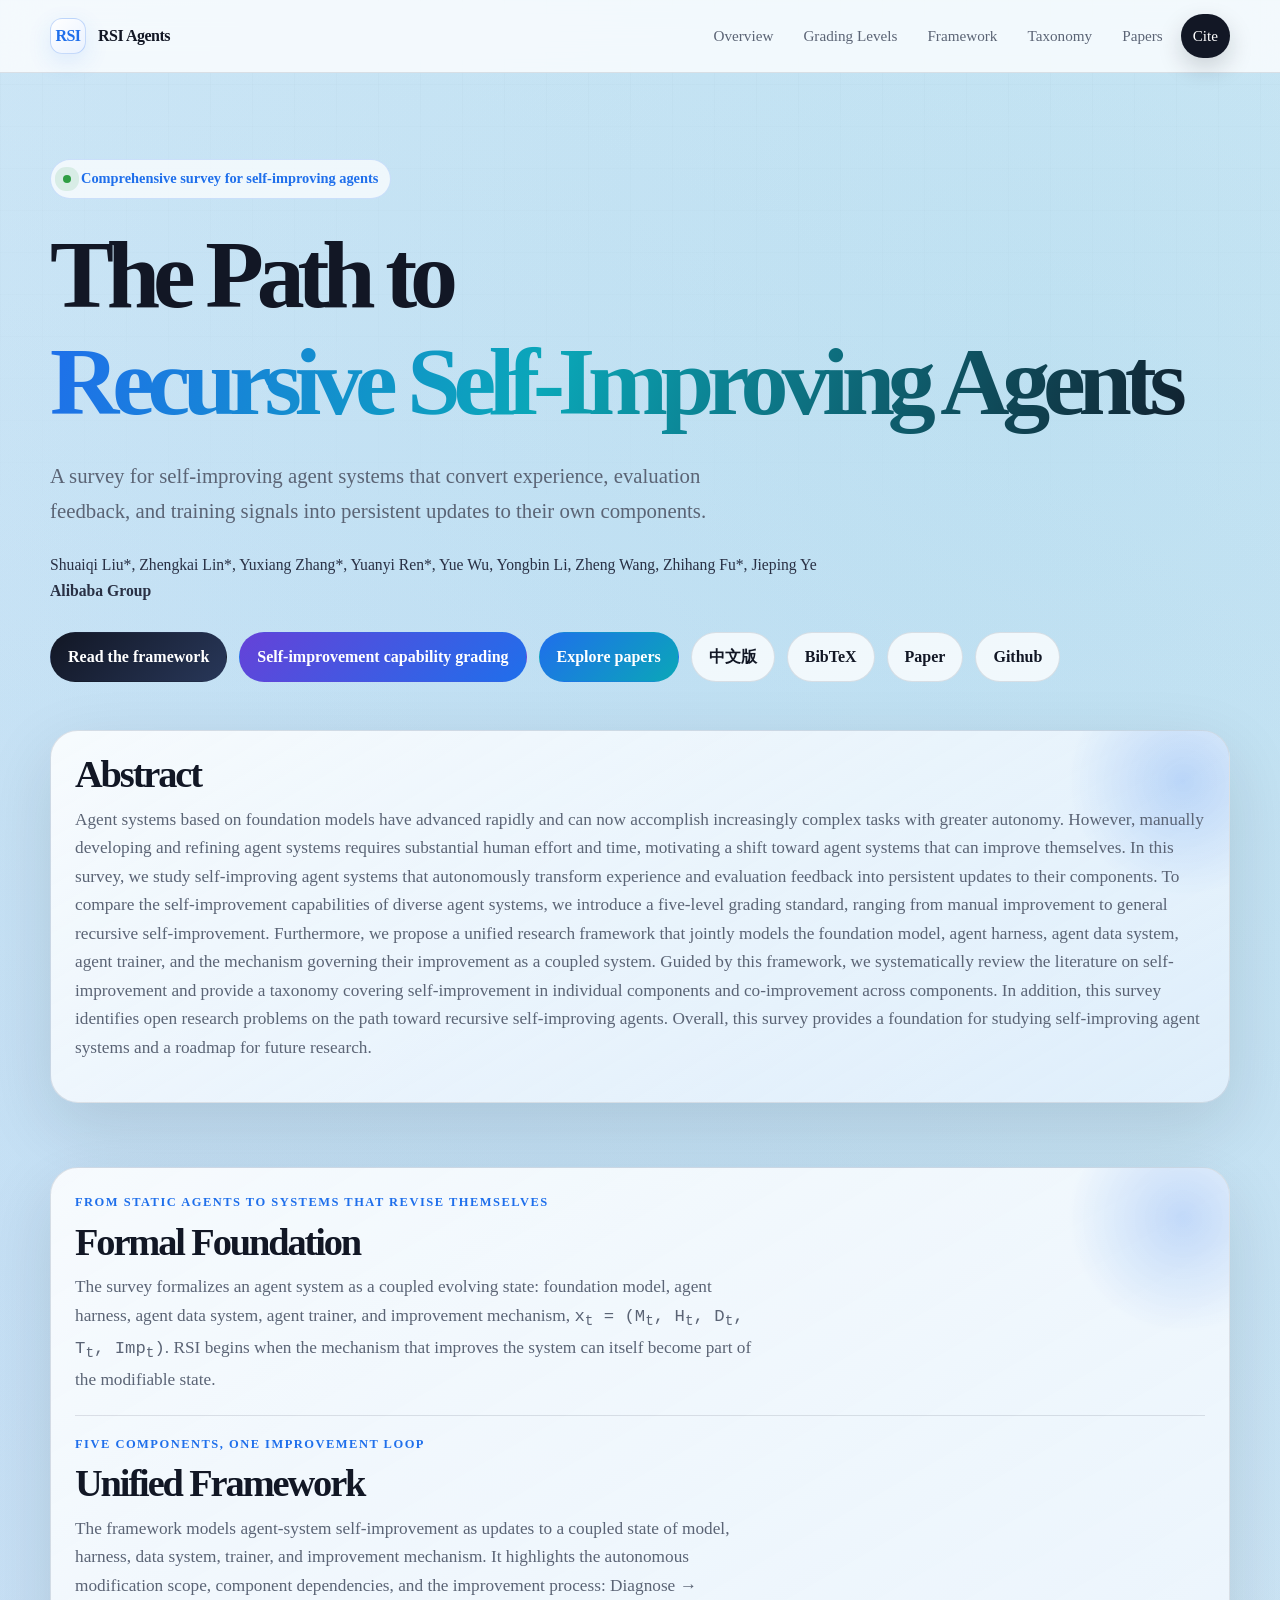
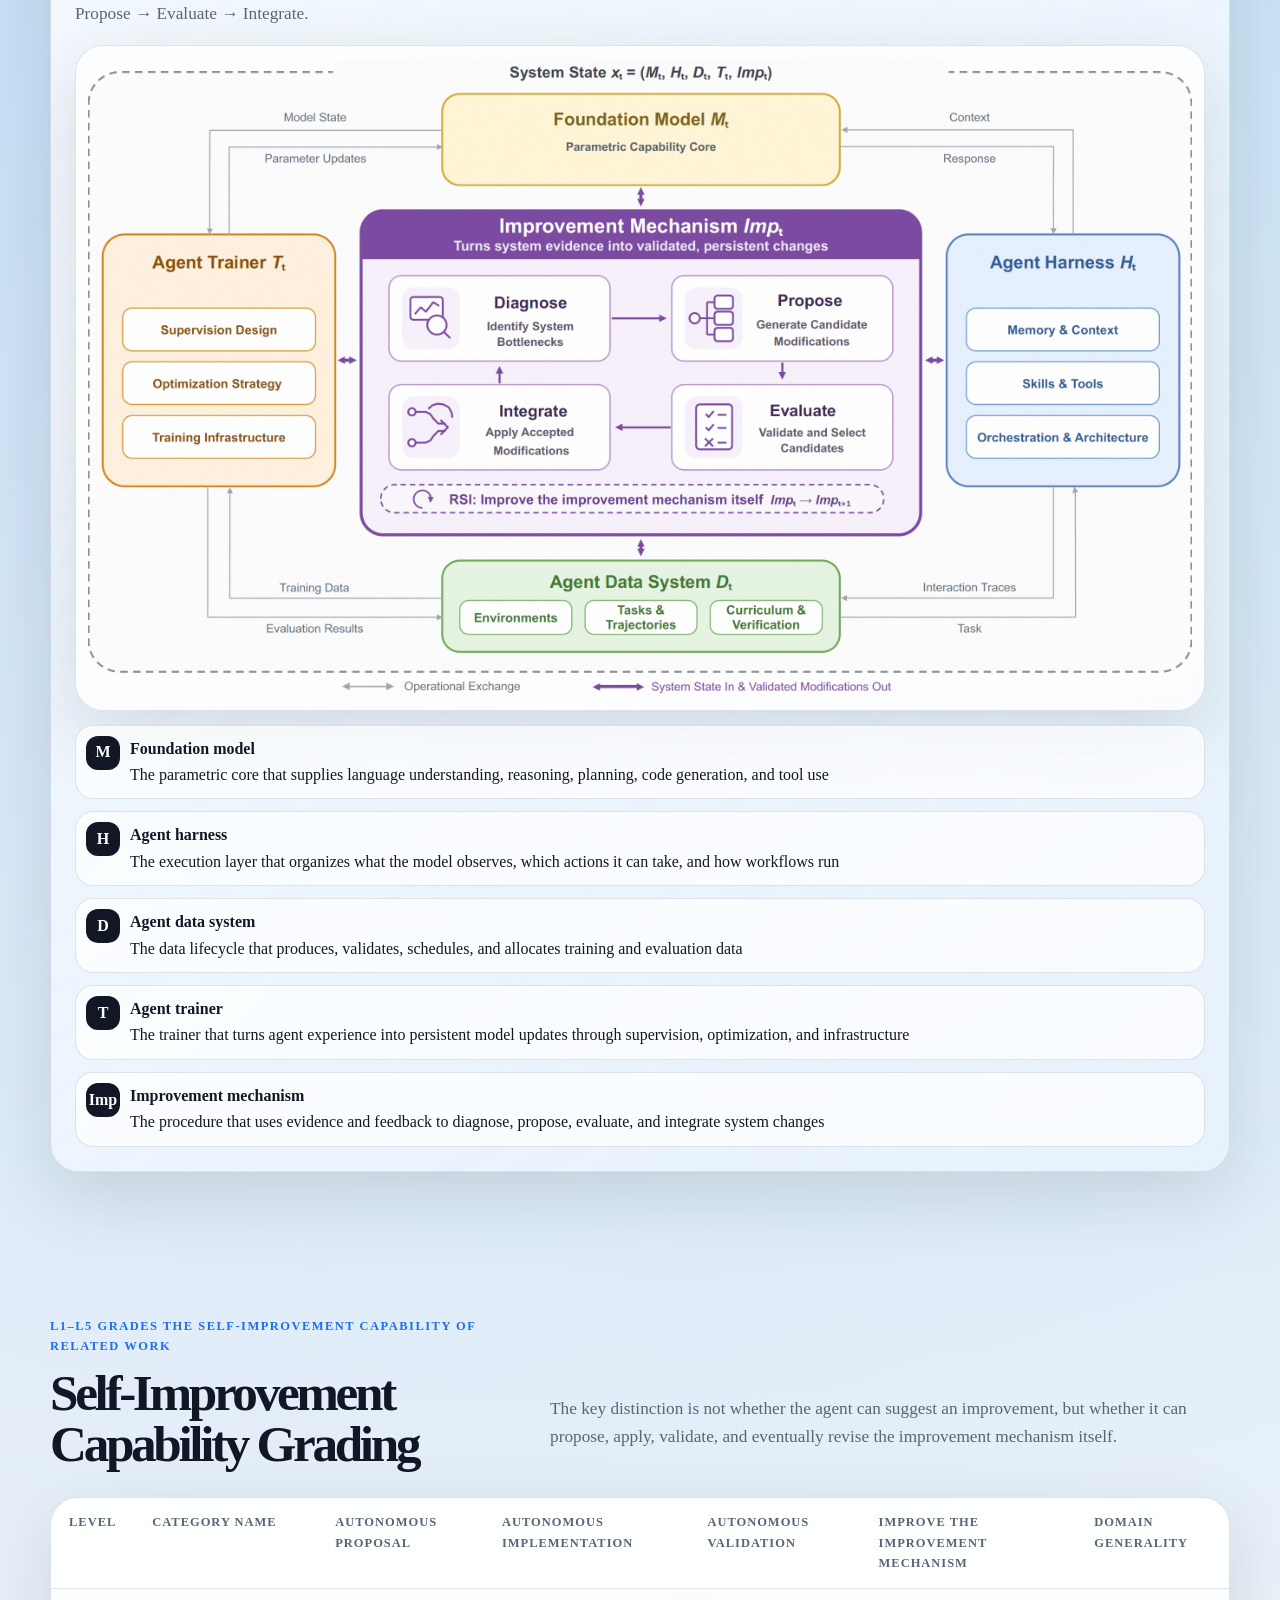
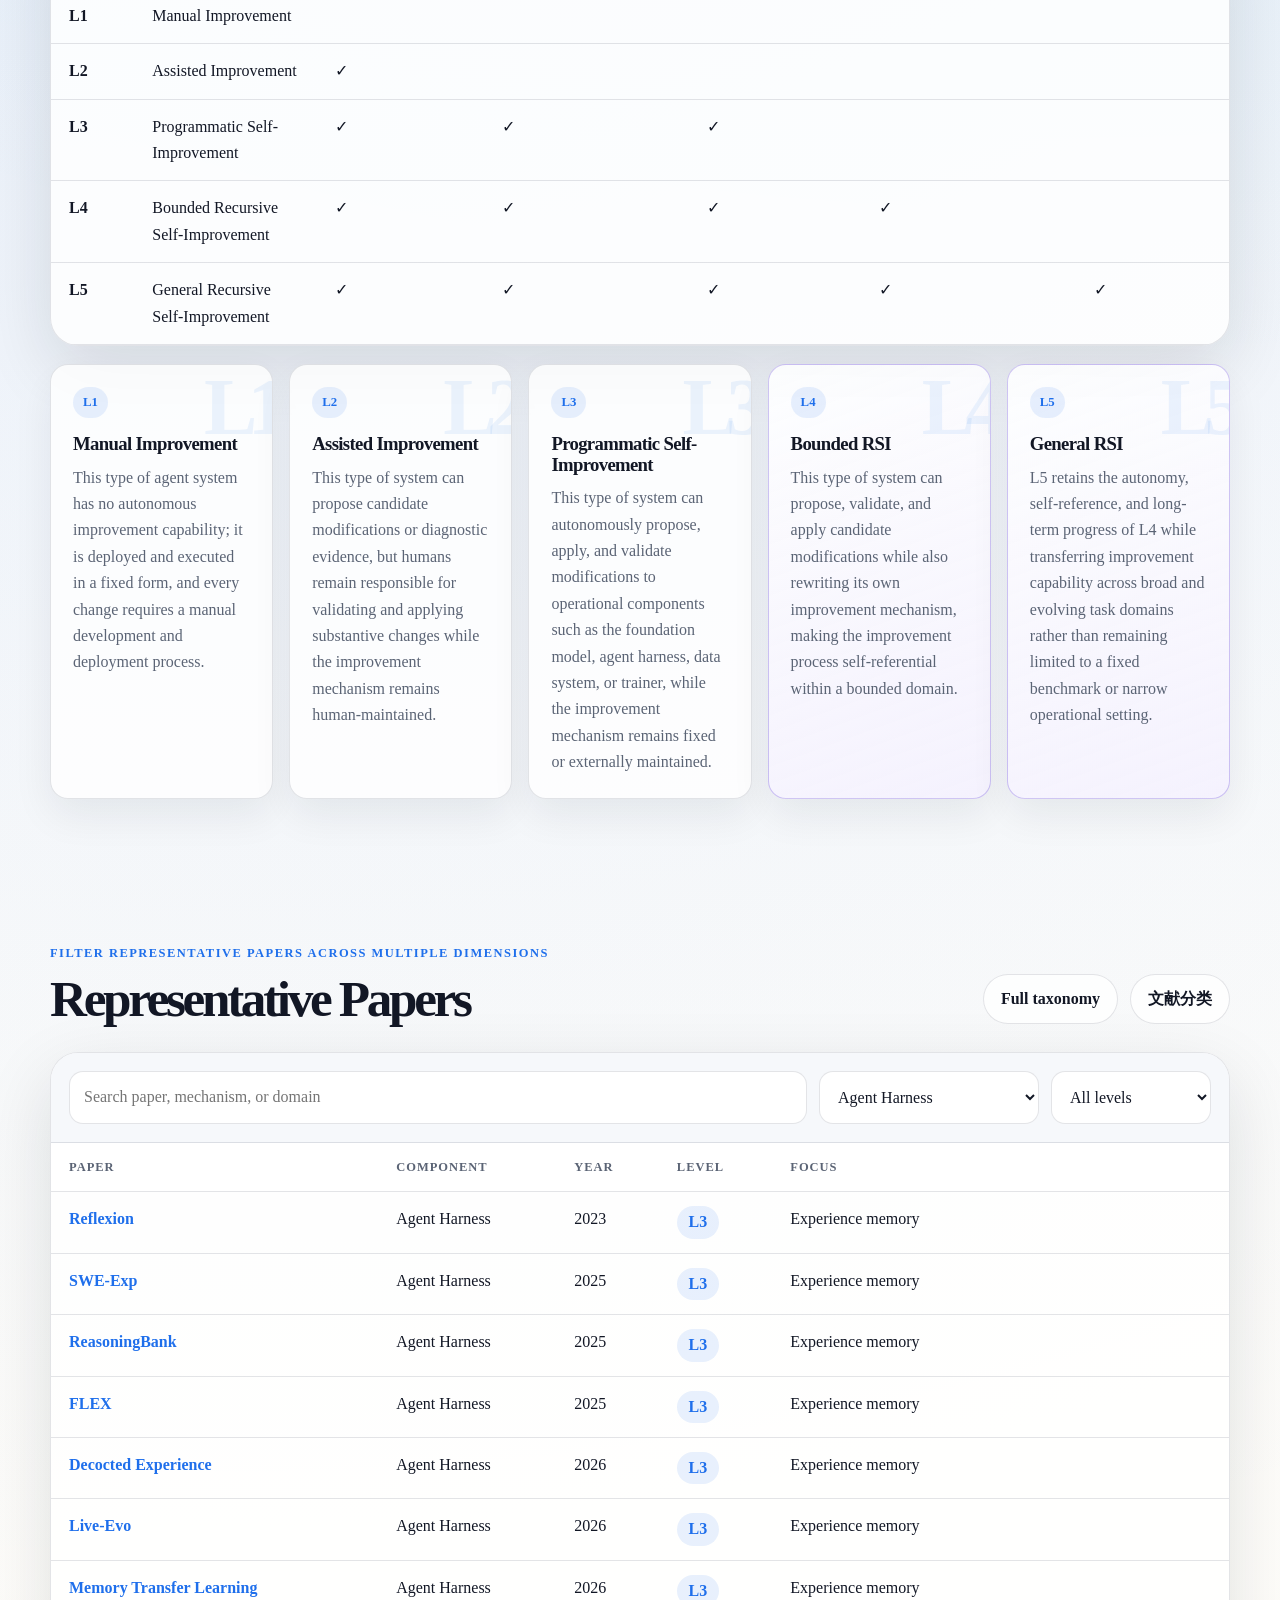
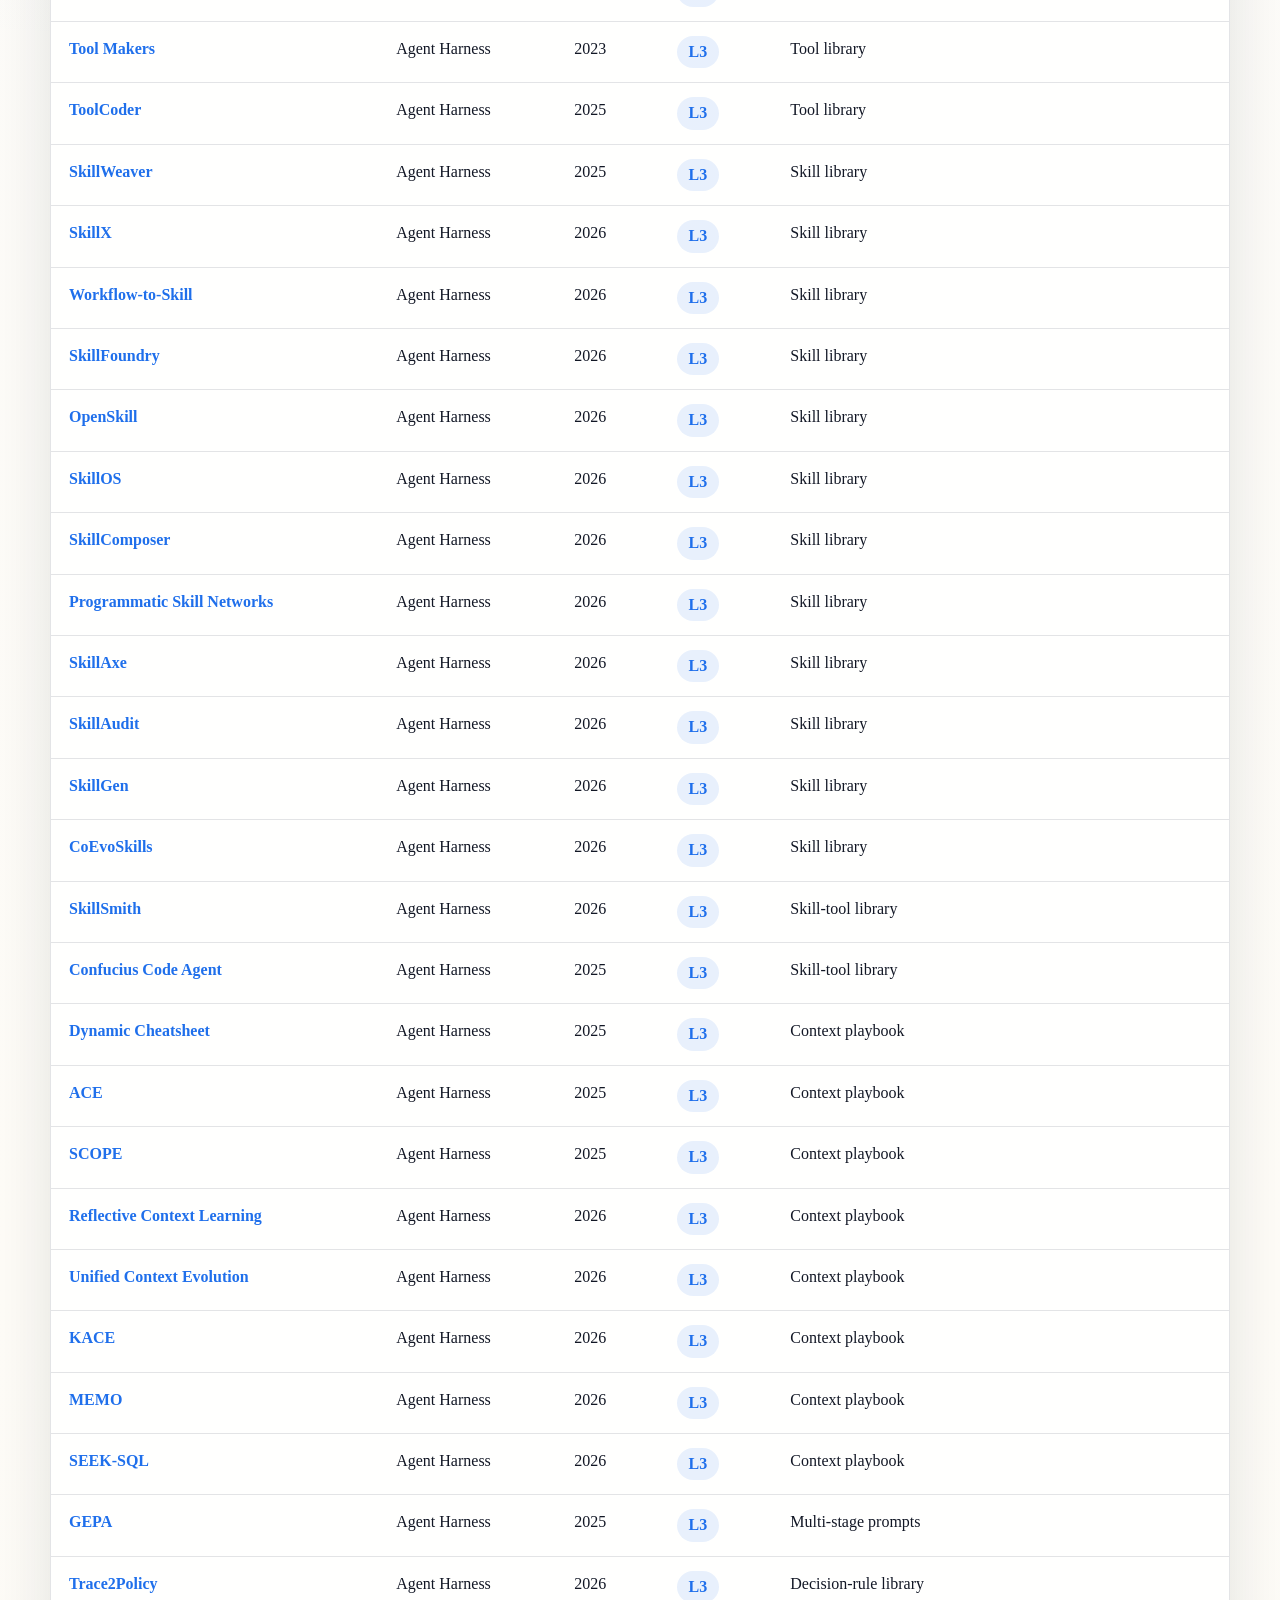
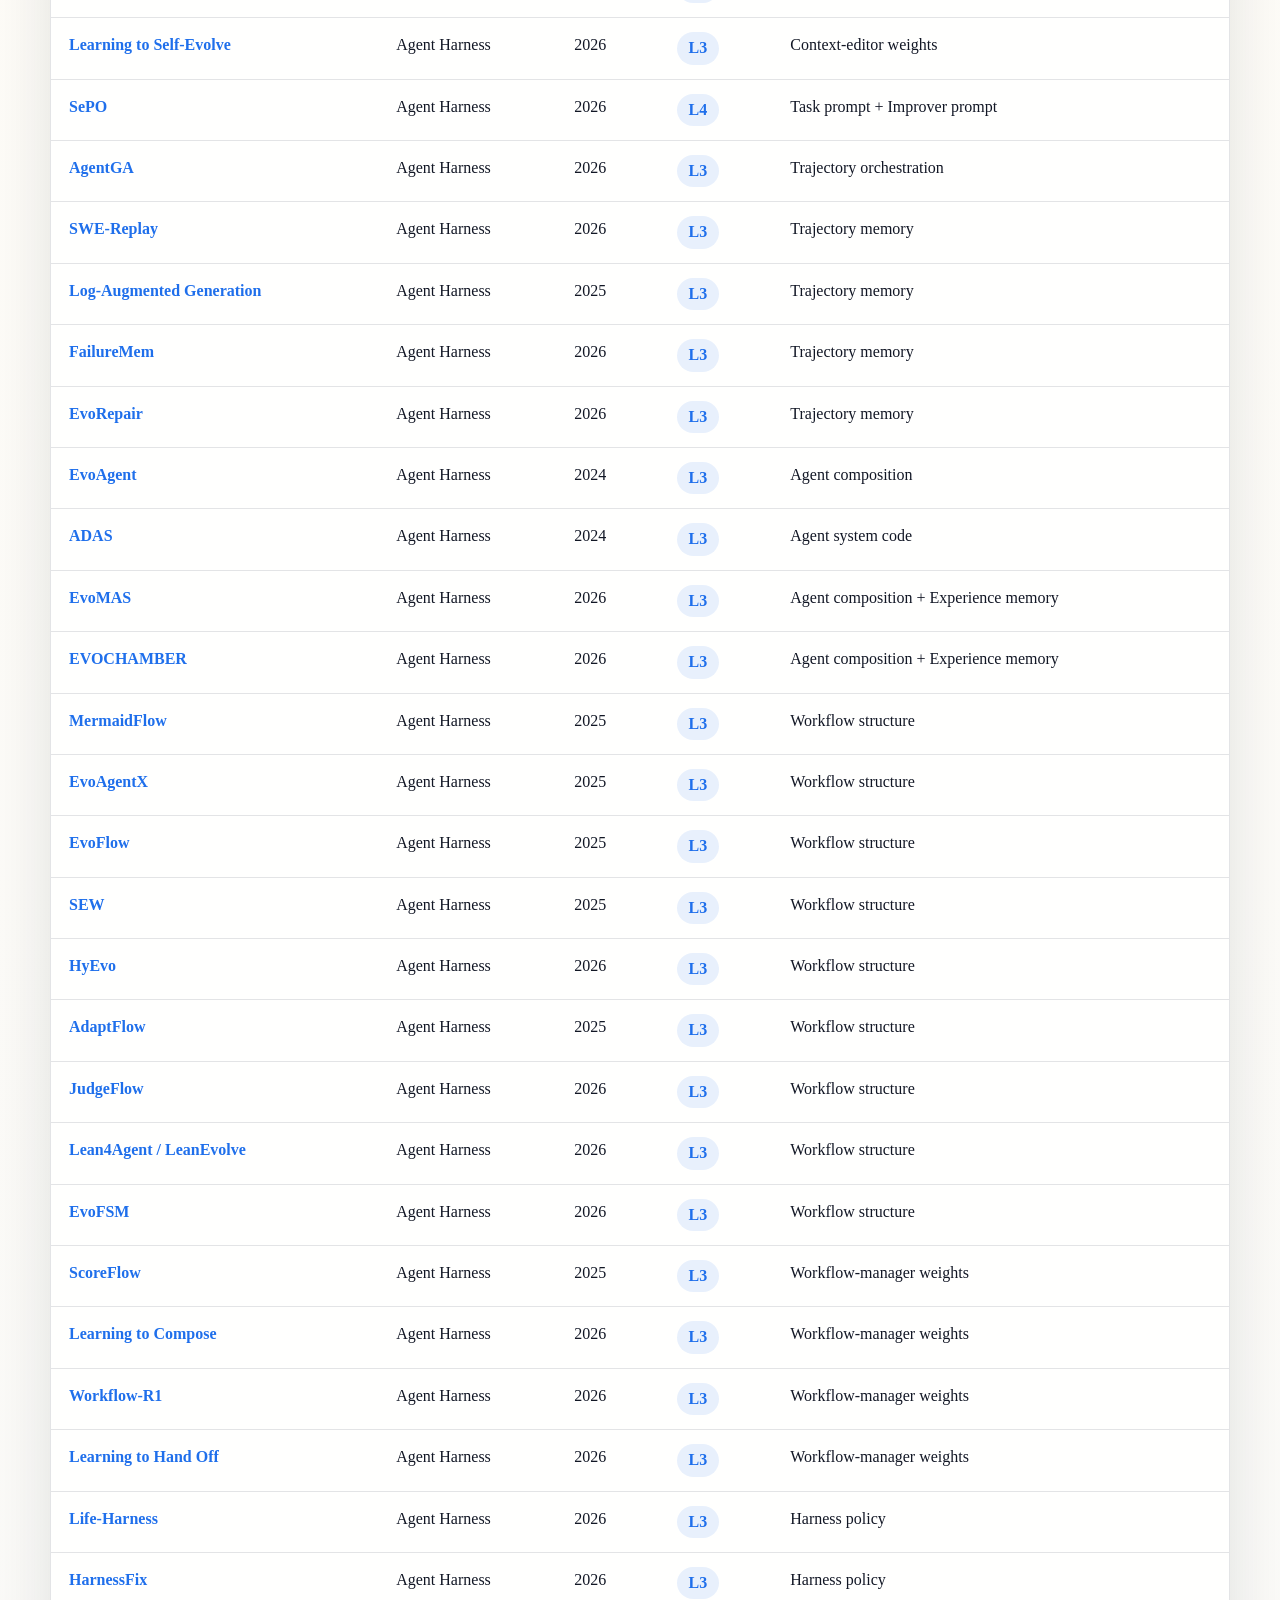
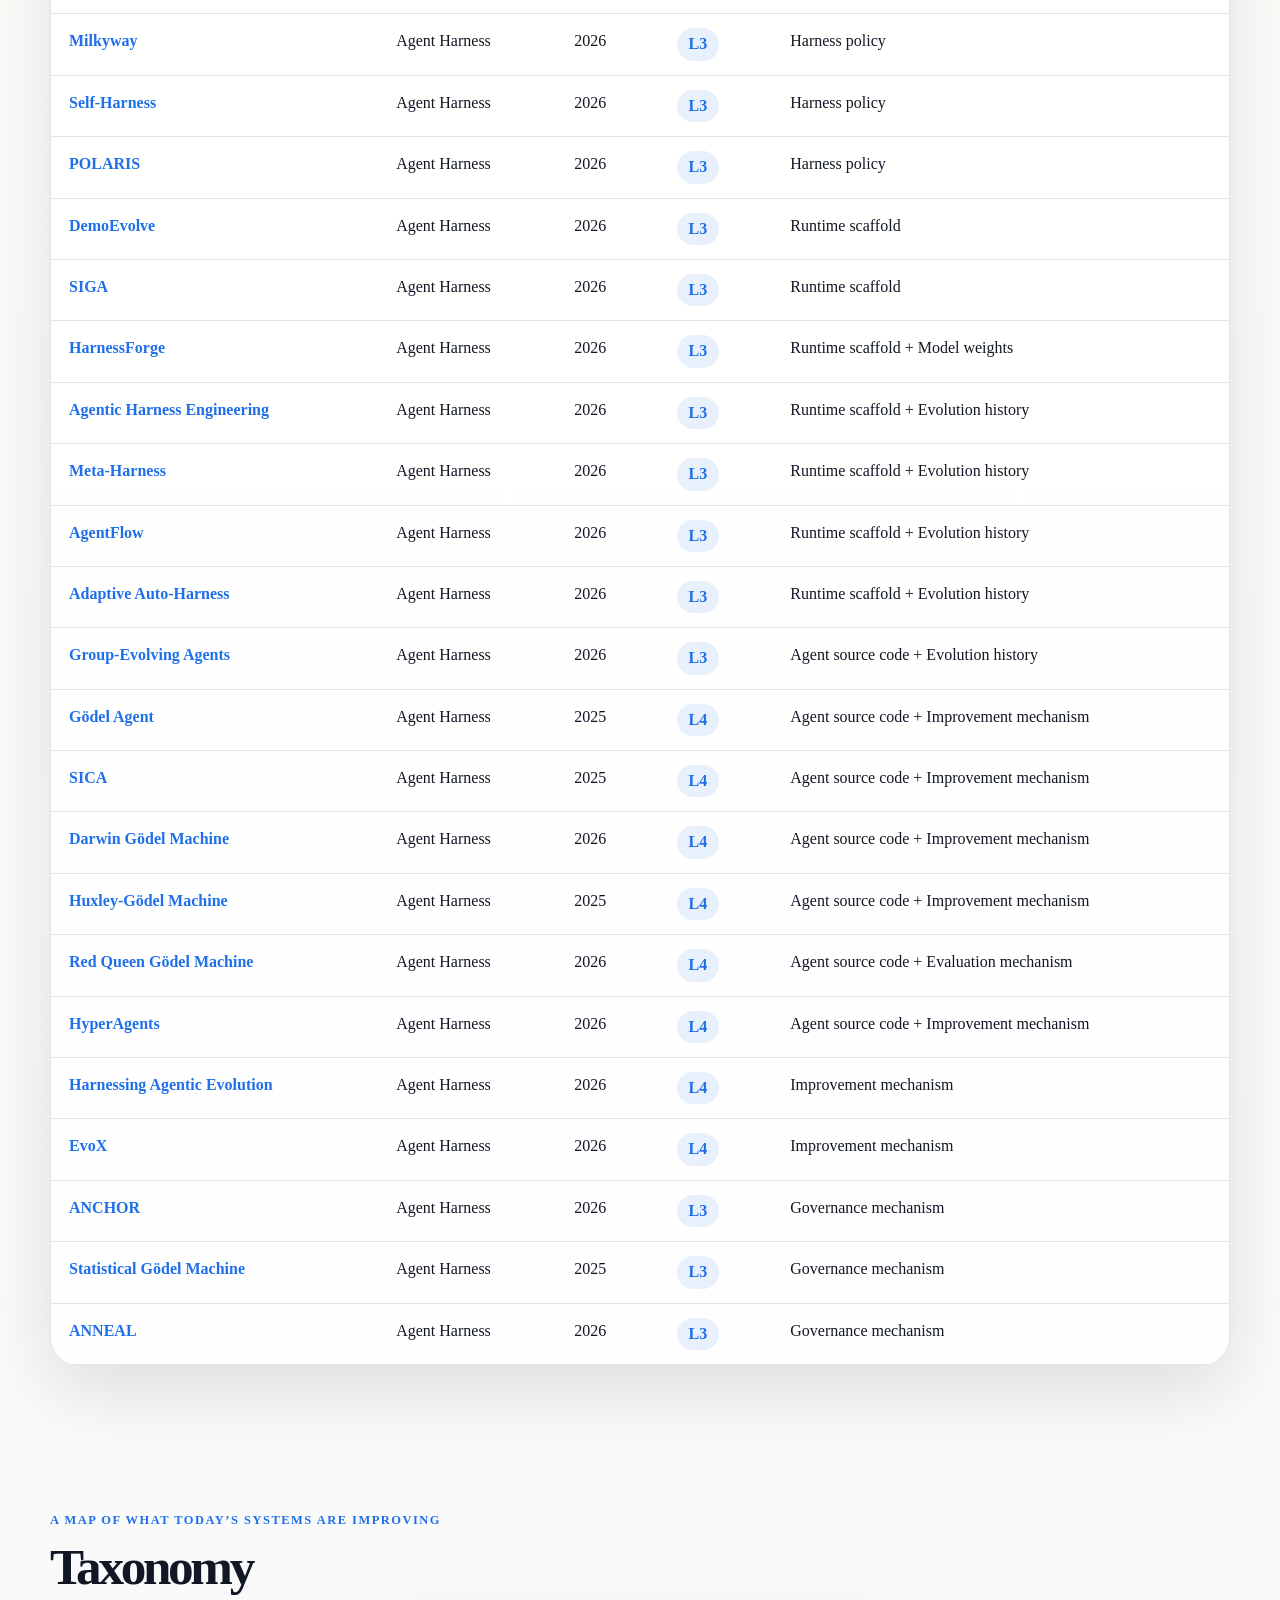
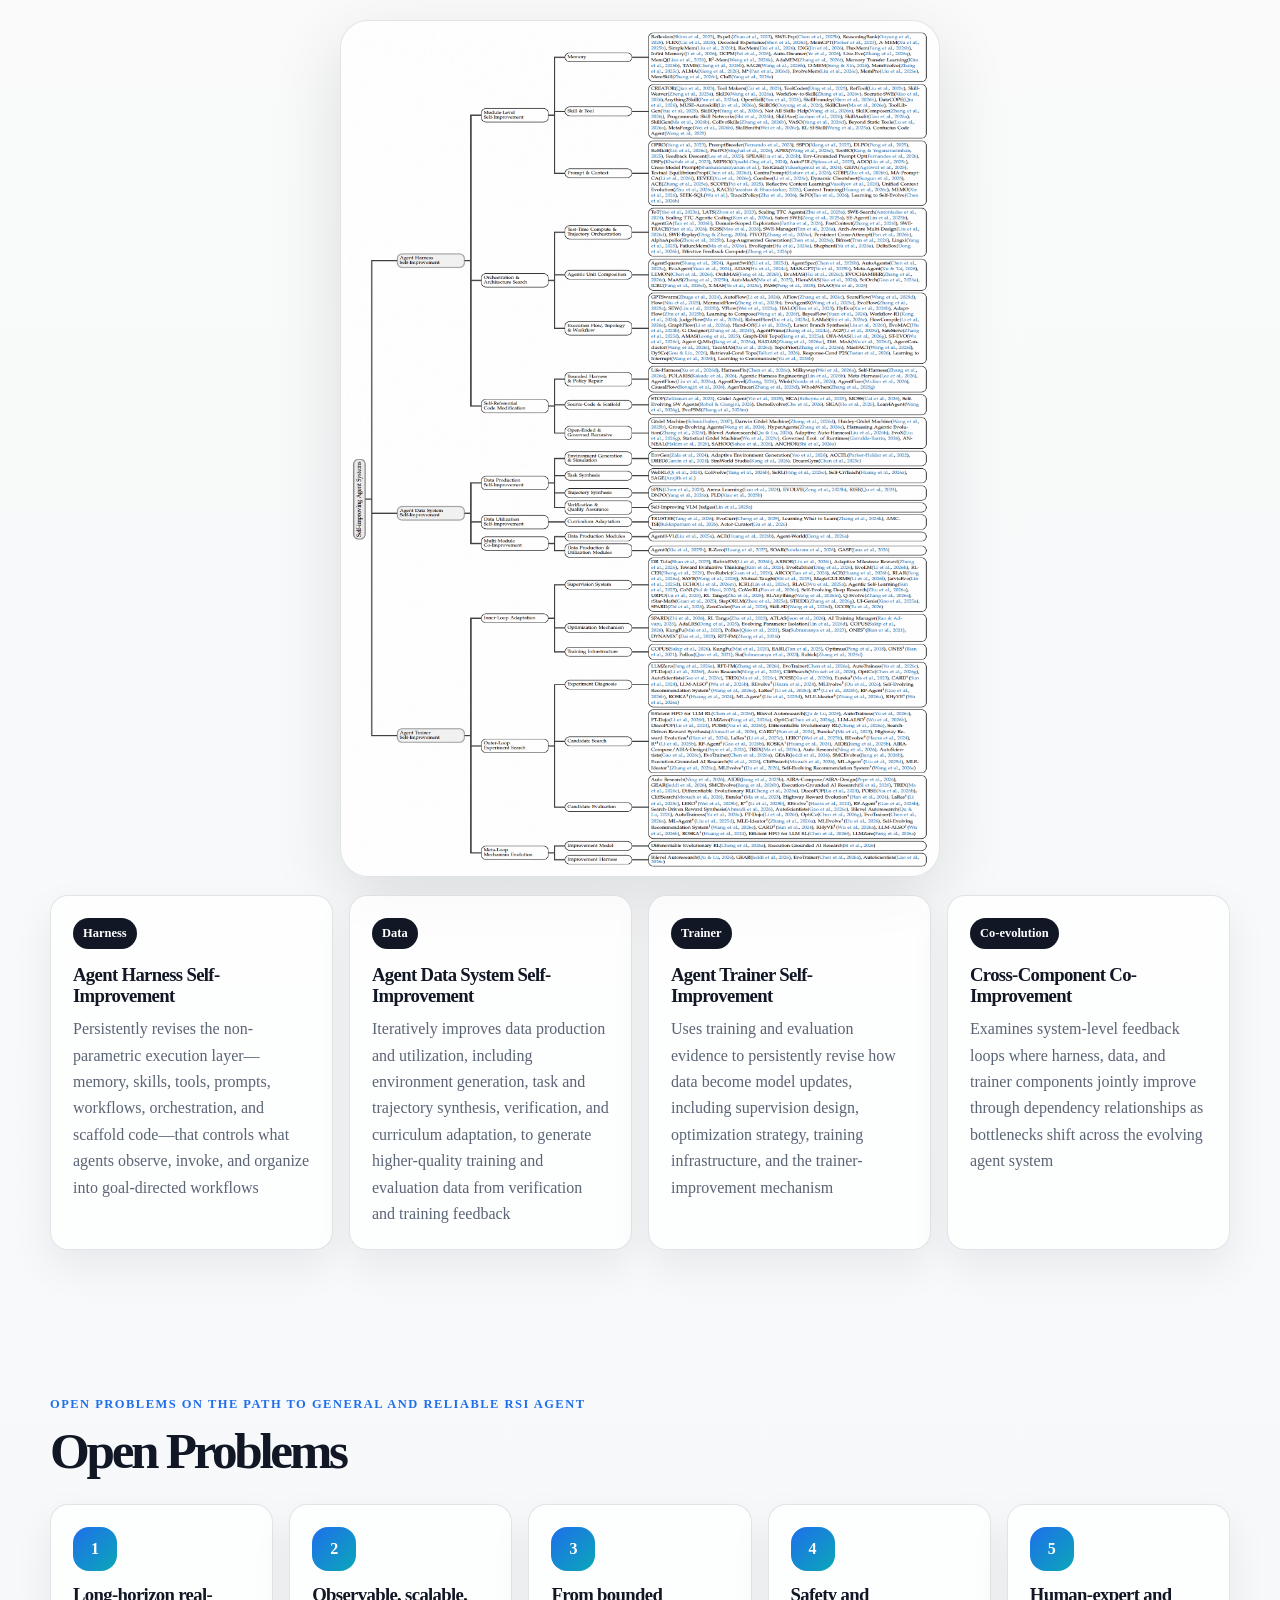
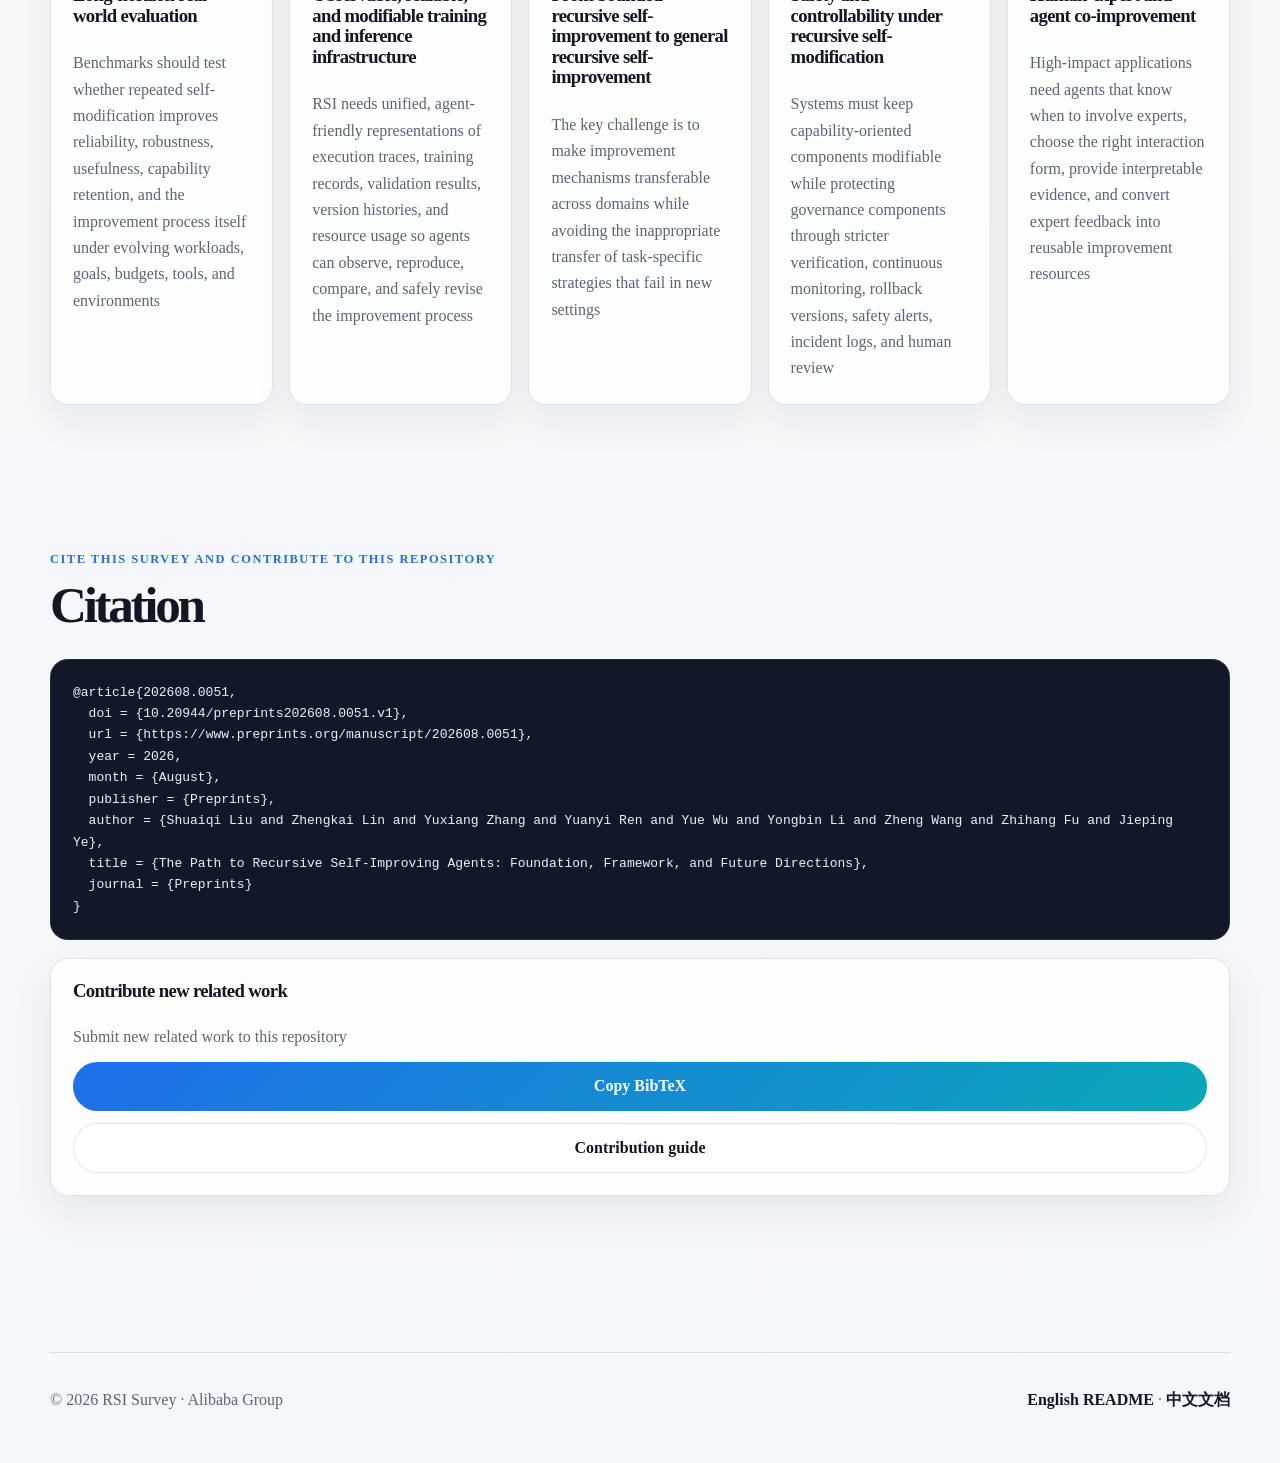
==== commit e6696611: "Update index.html" ====
--- a/index.html
+++ b/index.html
@@ -45,7 +45,7 @@
             <a class="btn blue" href="#browser">Explore papers</a>
             <a class="btn" href="index.zh-CN.html">中文版</a>
             <a class="btn" href="#citation">BibTeX</a>
-            <a class="btn" href="https://www.preprints.org/manuscript/202608.0051">Paper</a>
+            <a class="btn" href="https://www.preprints.org/frontend/manuscript/3c41418aa2e782b90ee5da995565ecac/download_pub">Paper</a>
             <a class="btn" href="https://github.com/D2I-ai/awesome-recursive-self-improving-agents">Github</a>
           </div>
         </div>
